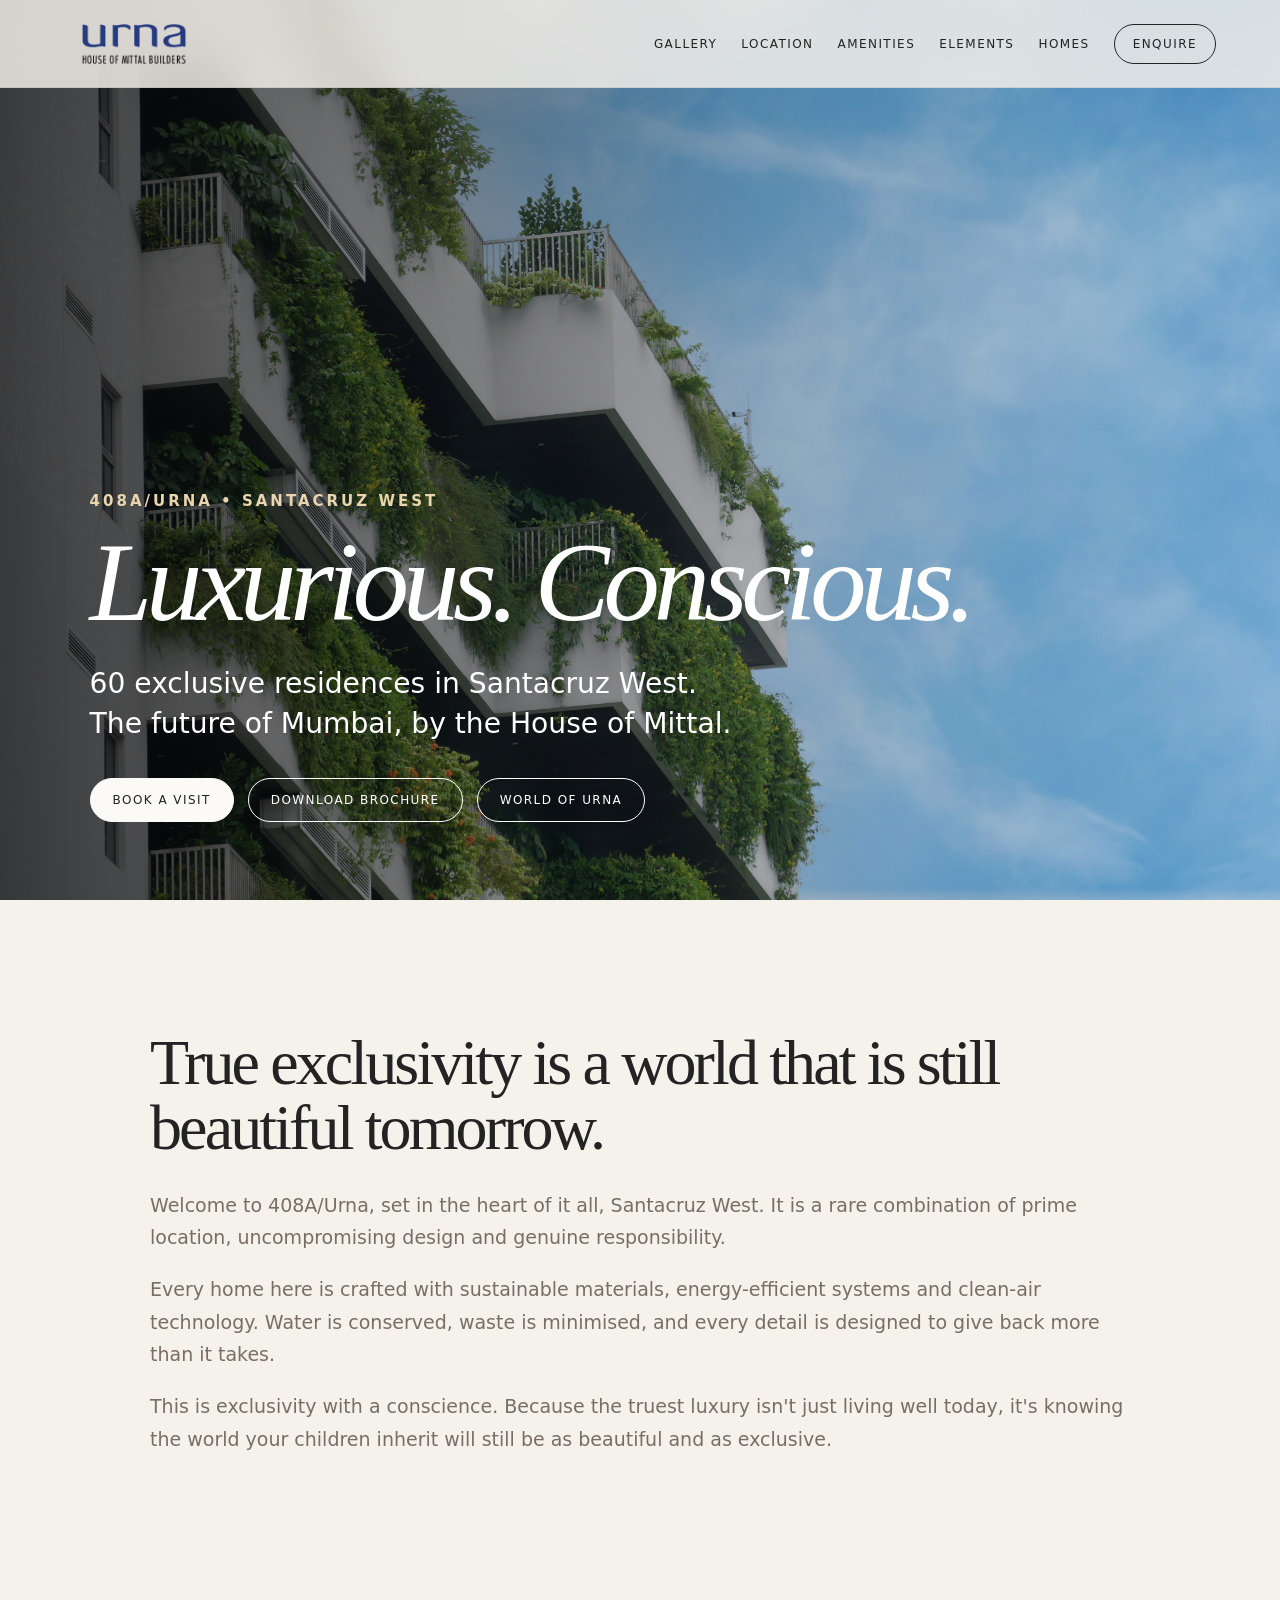
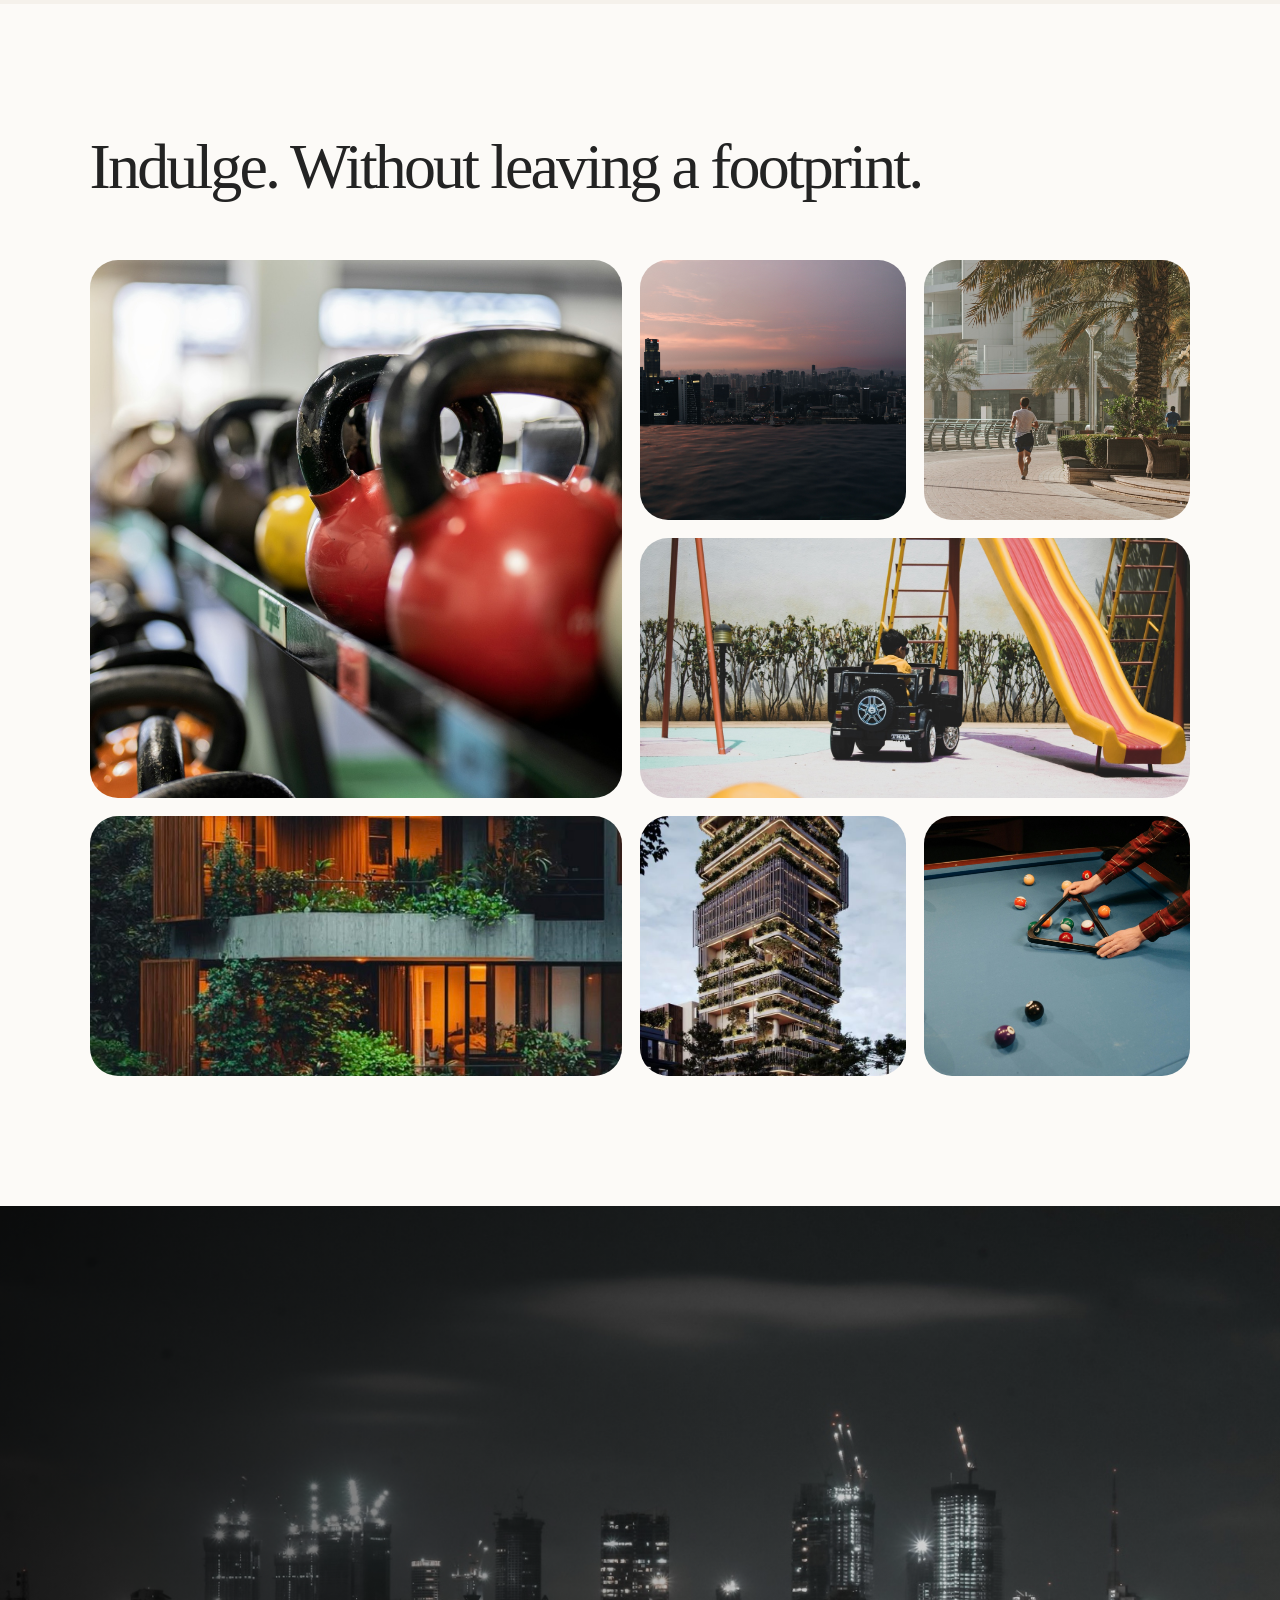
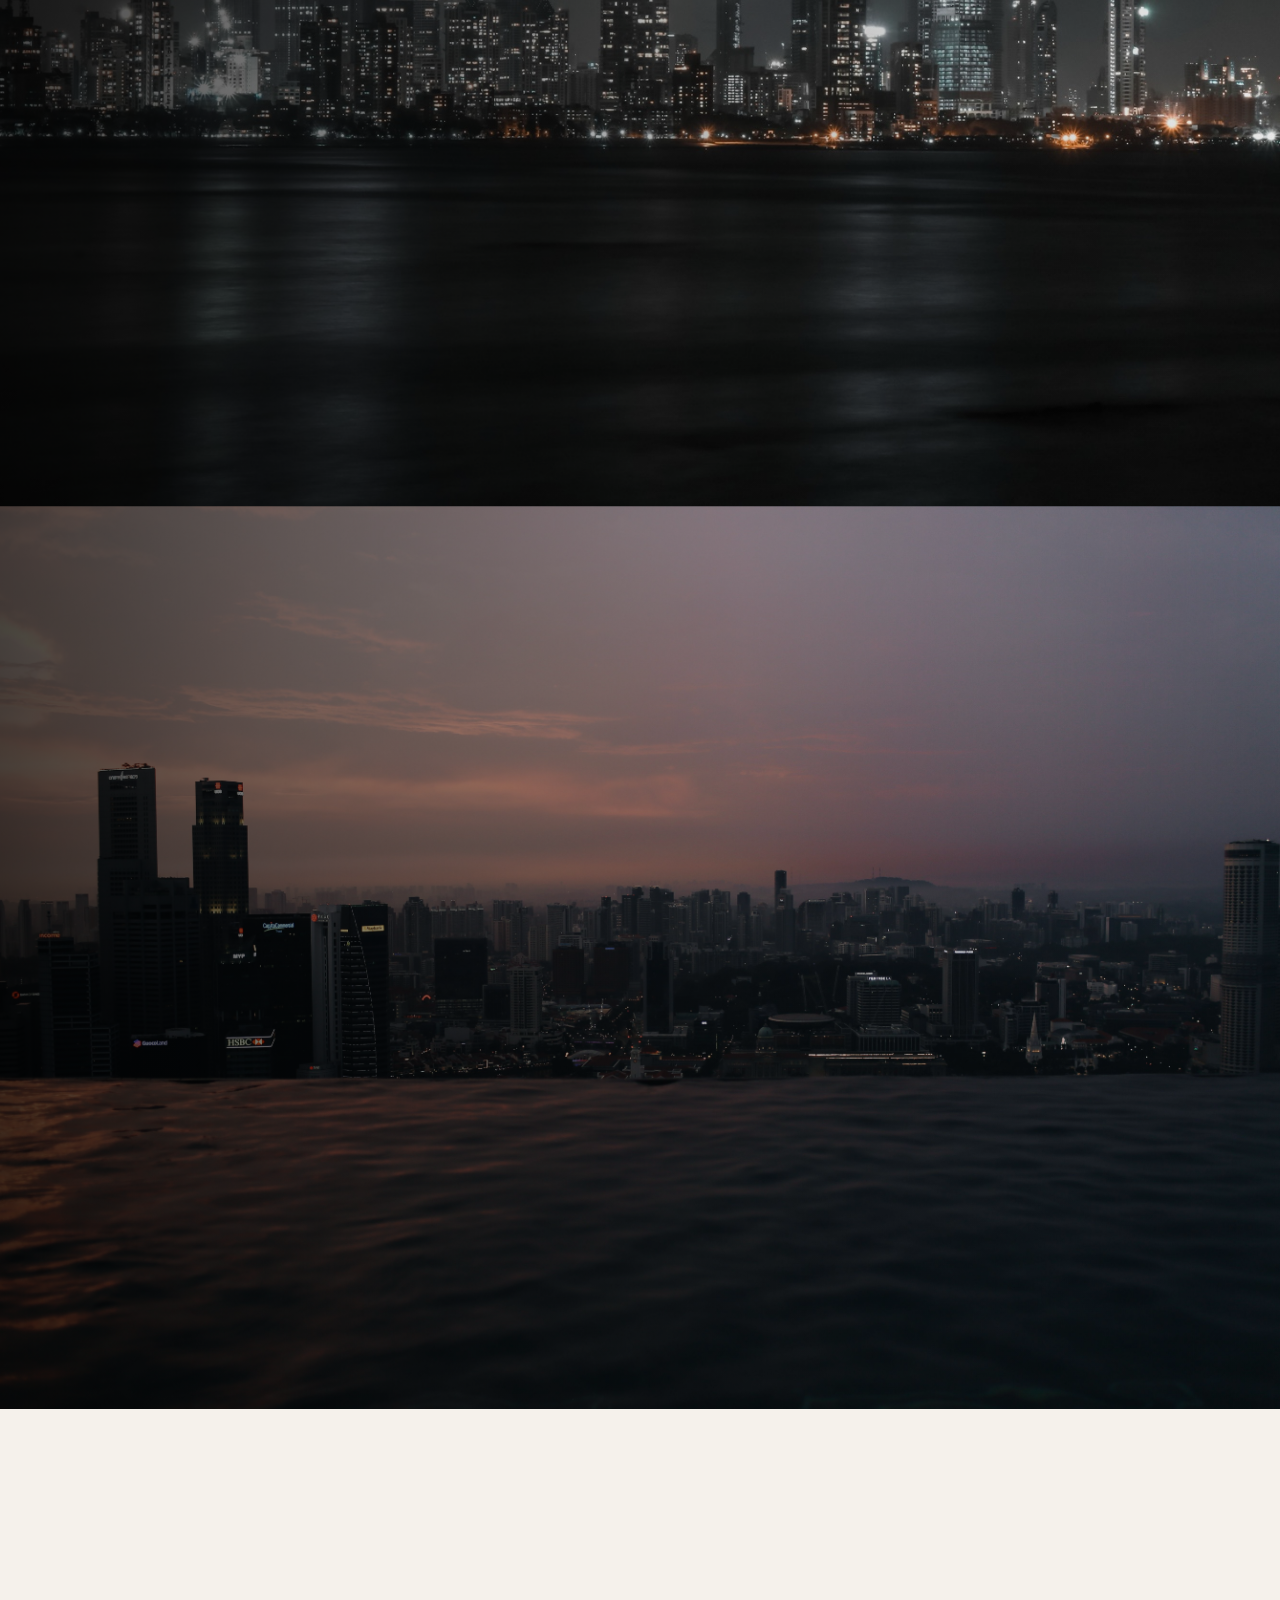
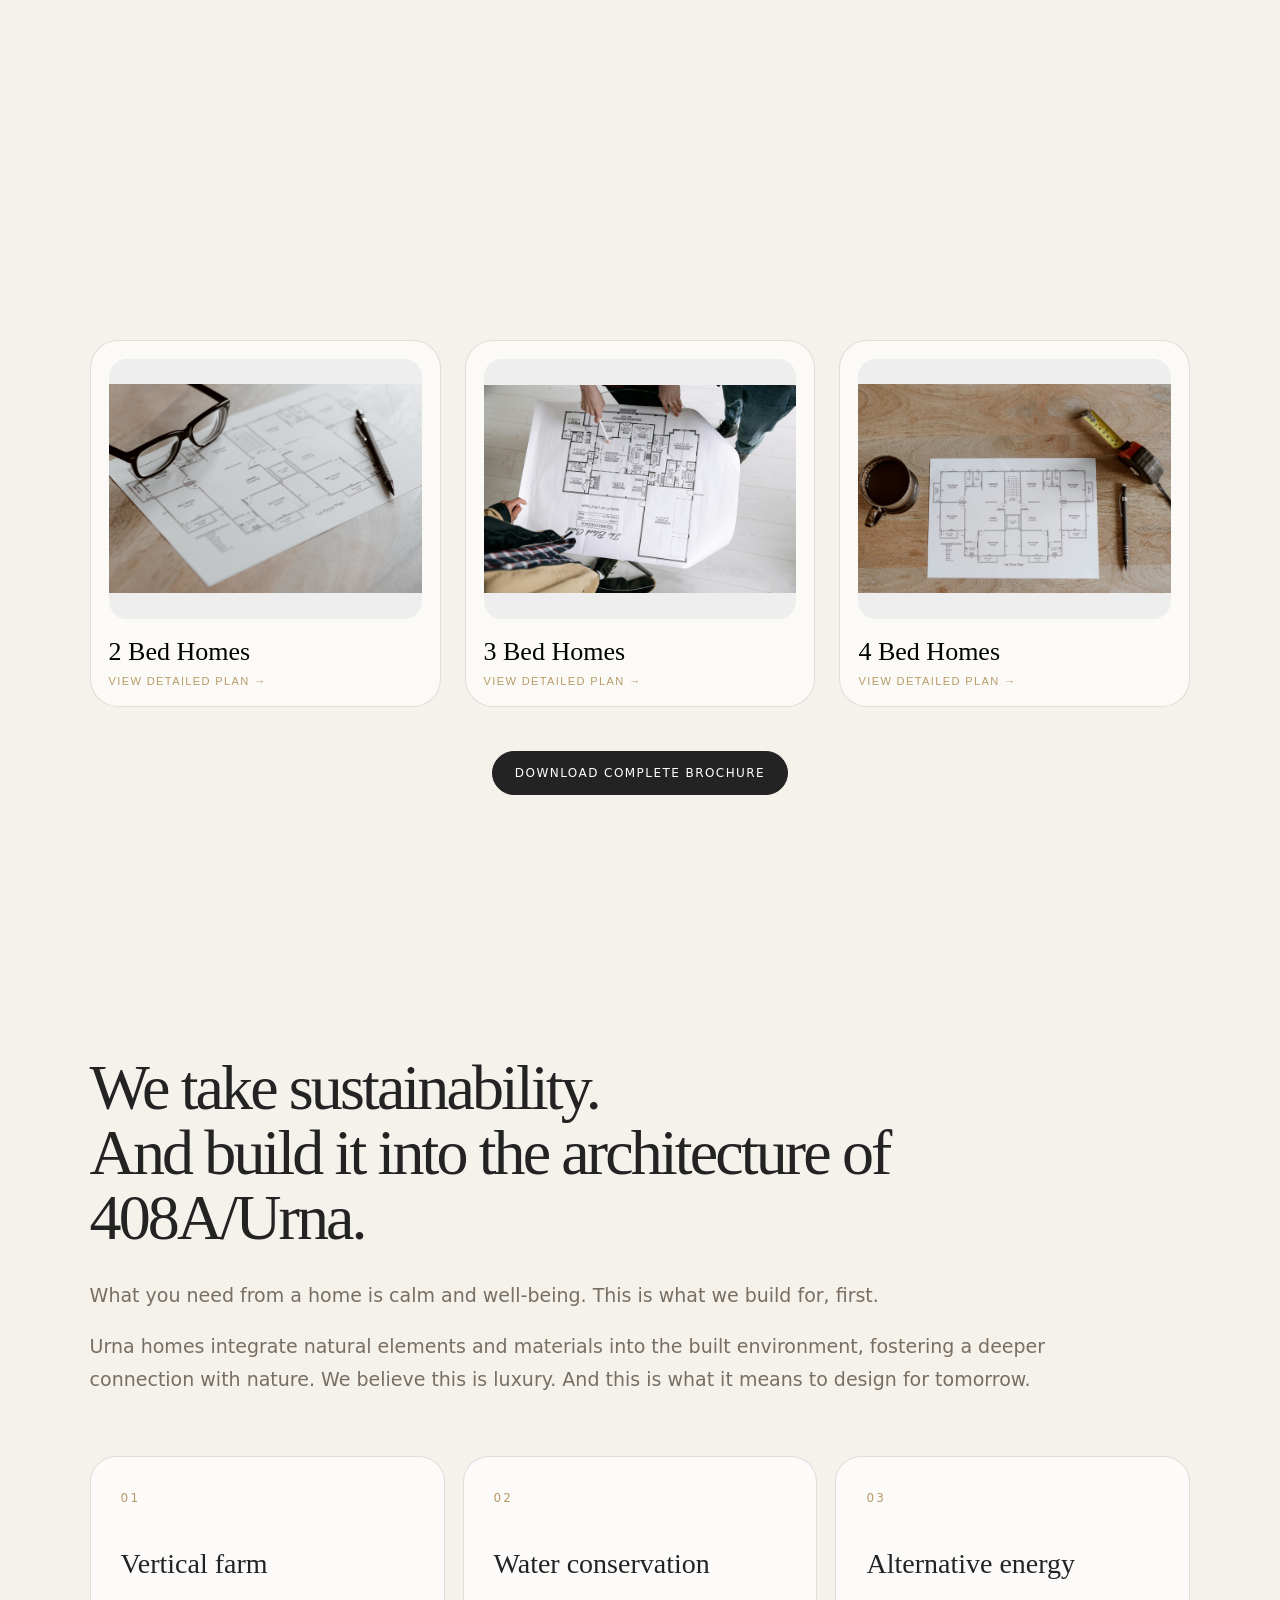
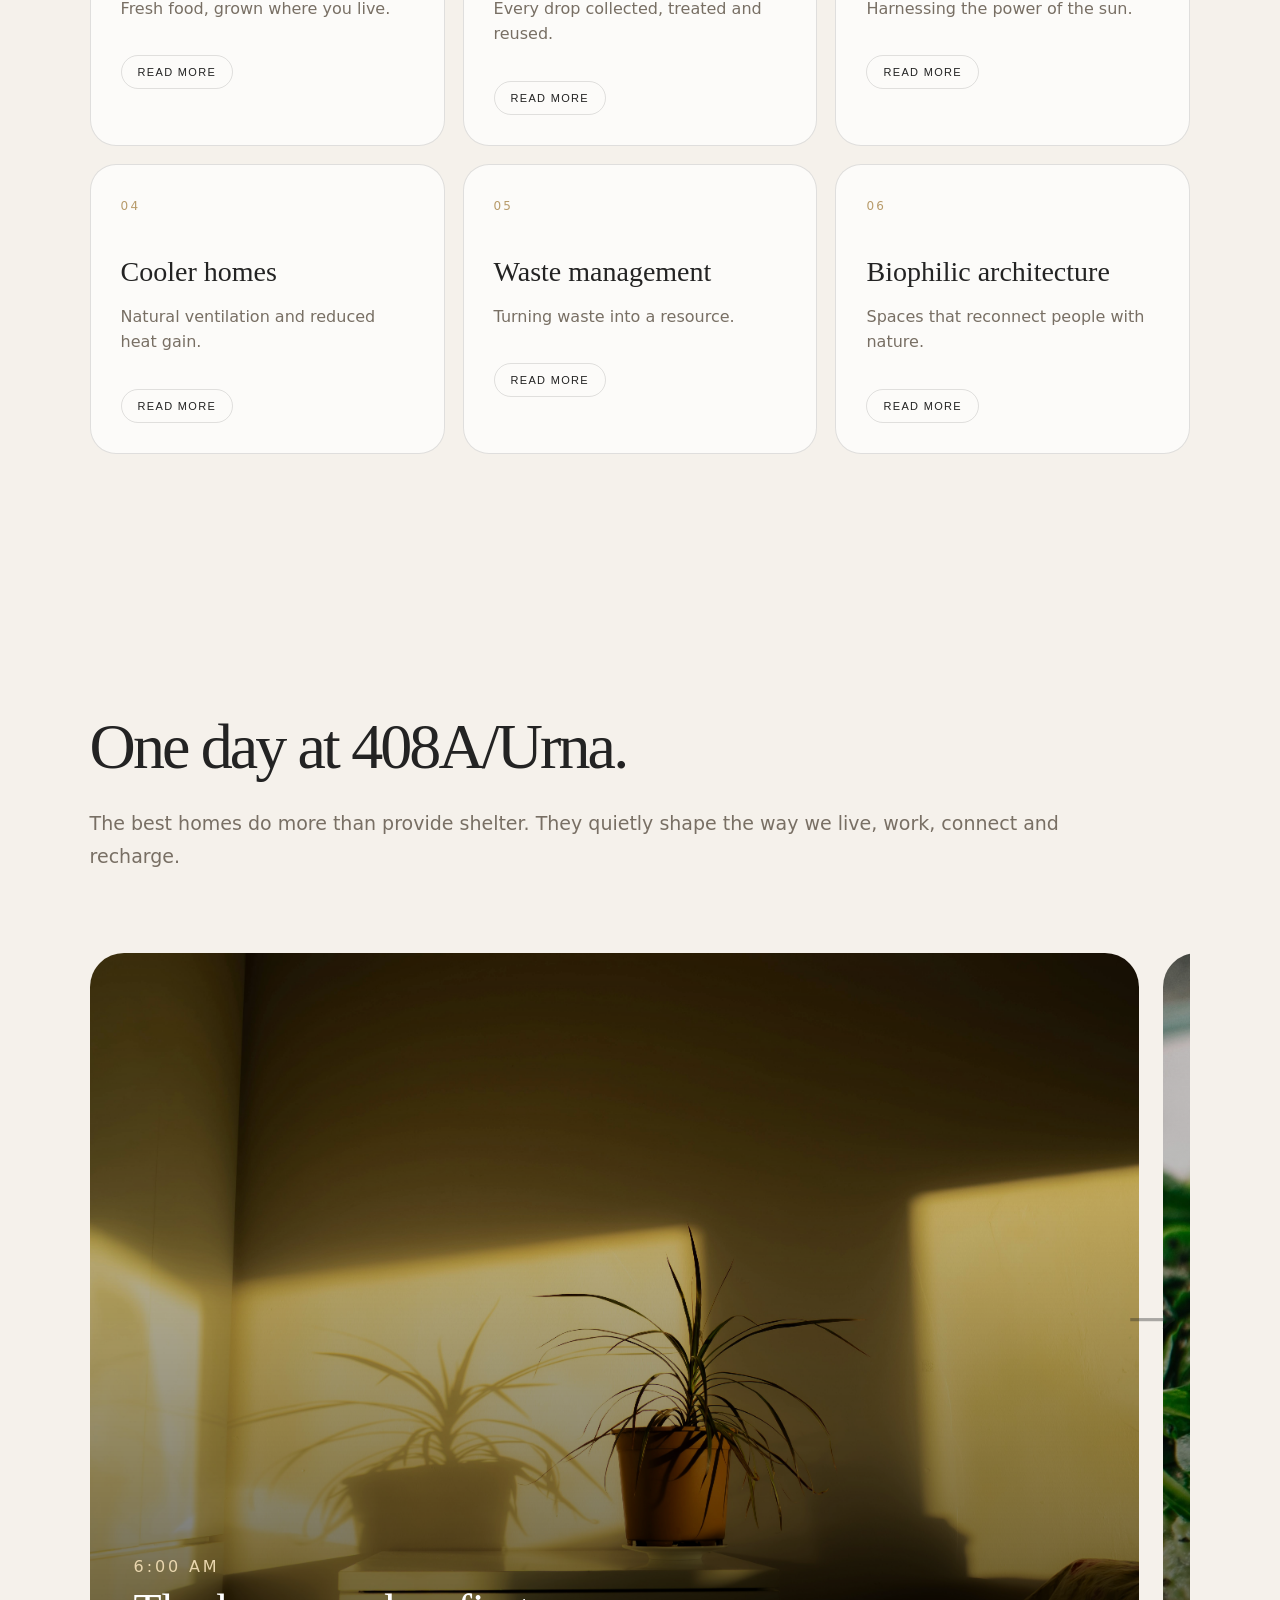
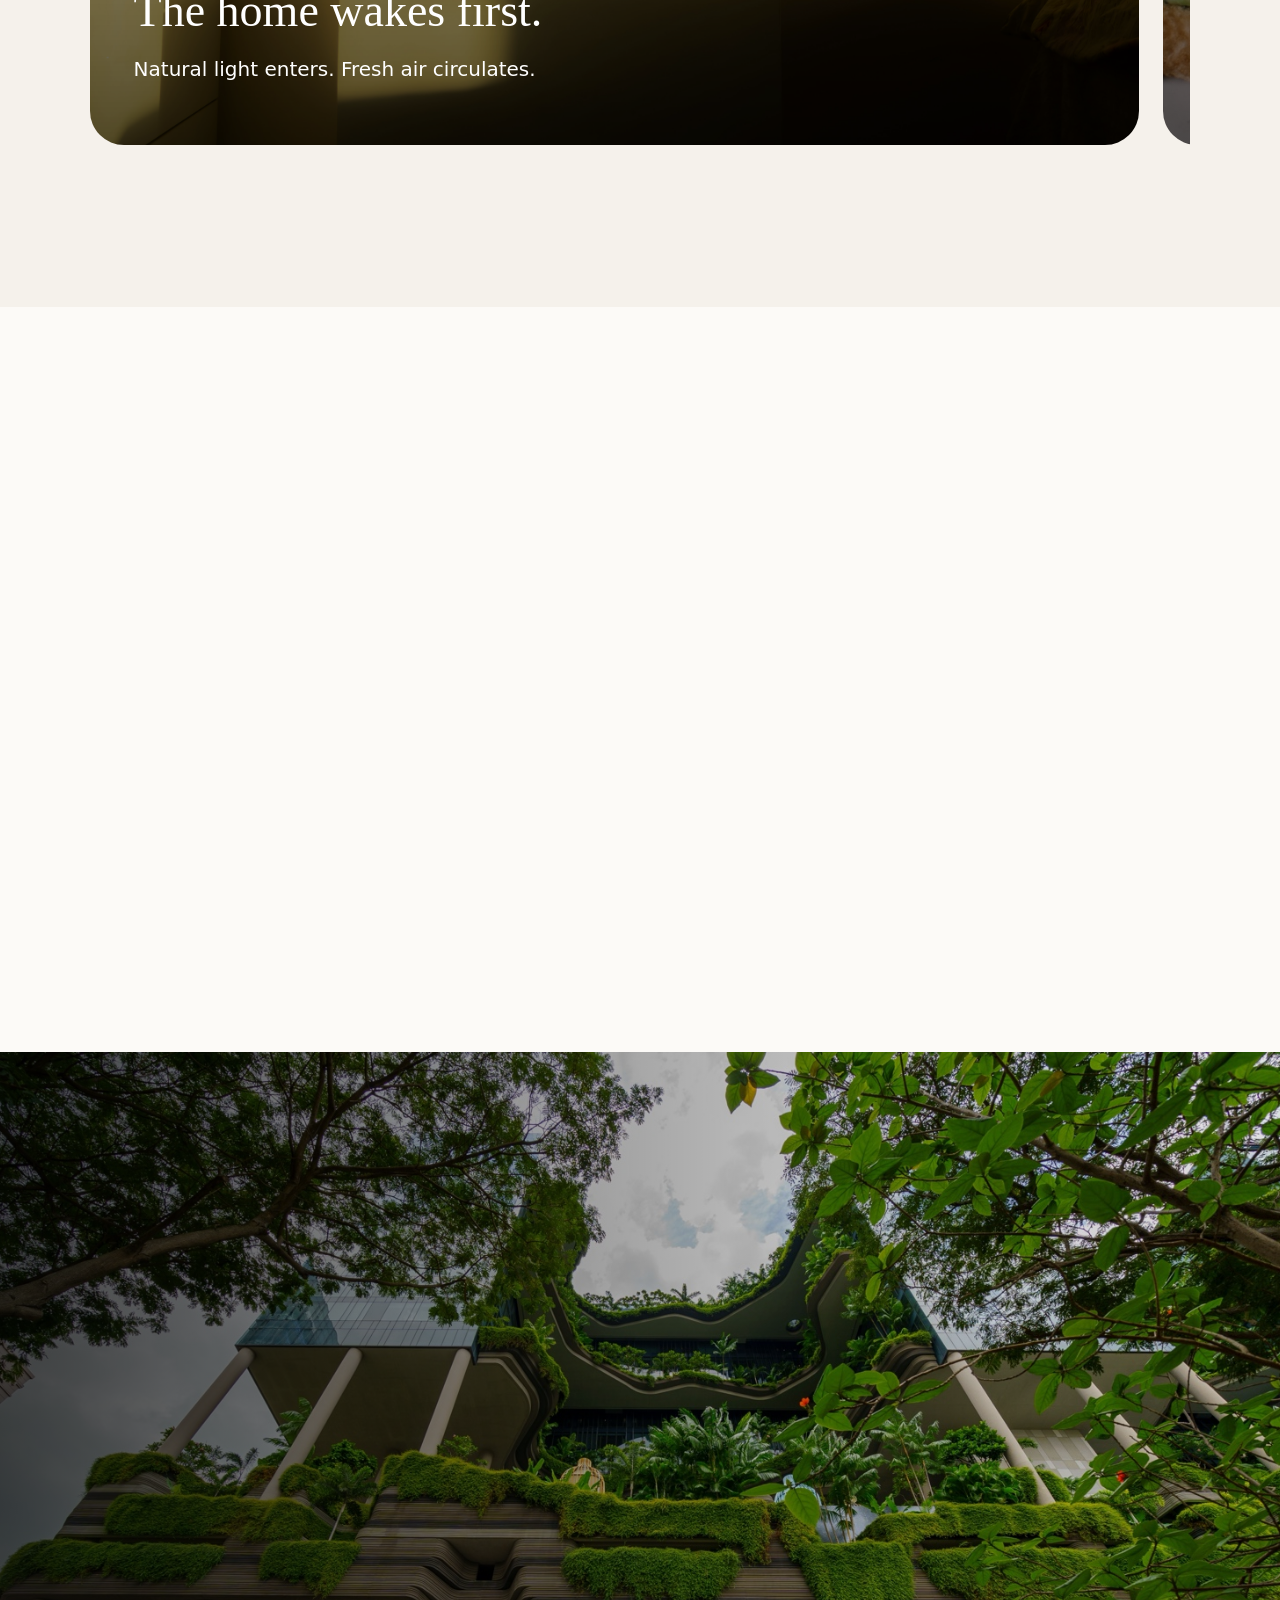
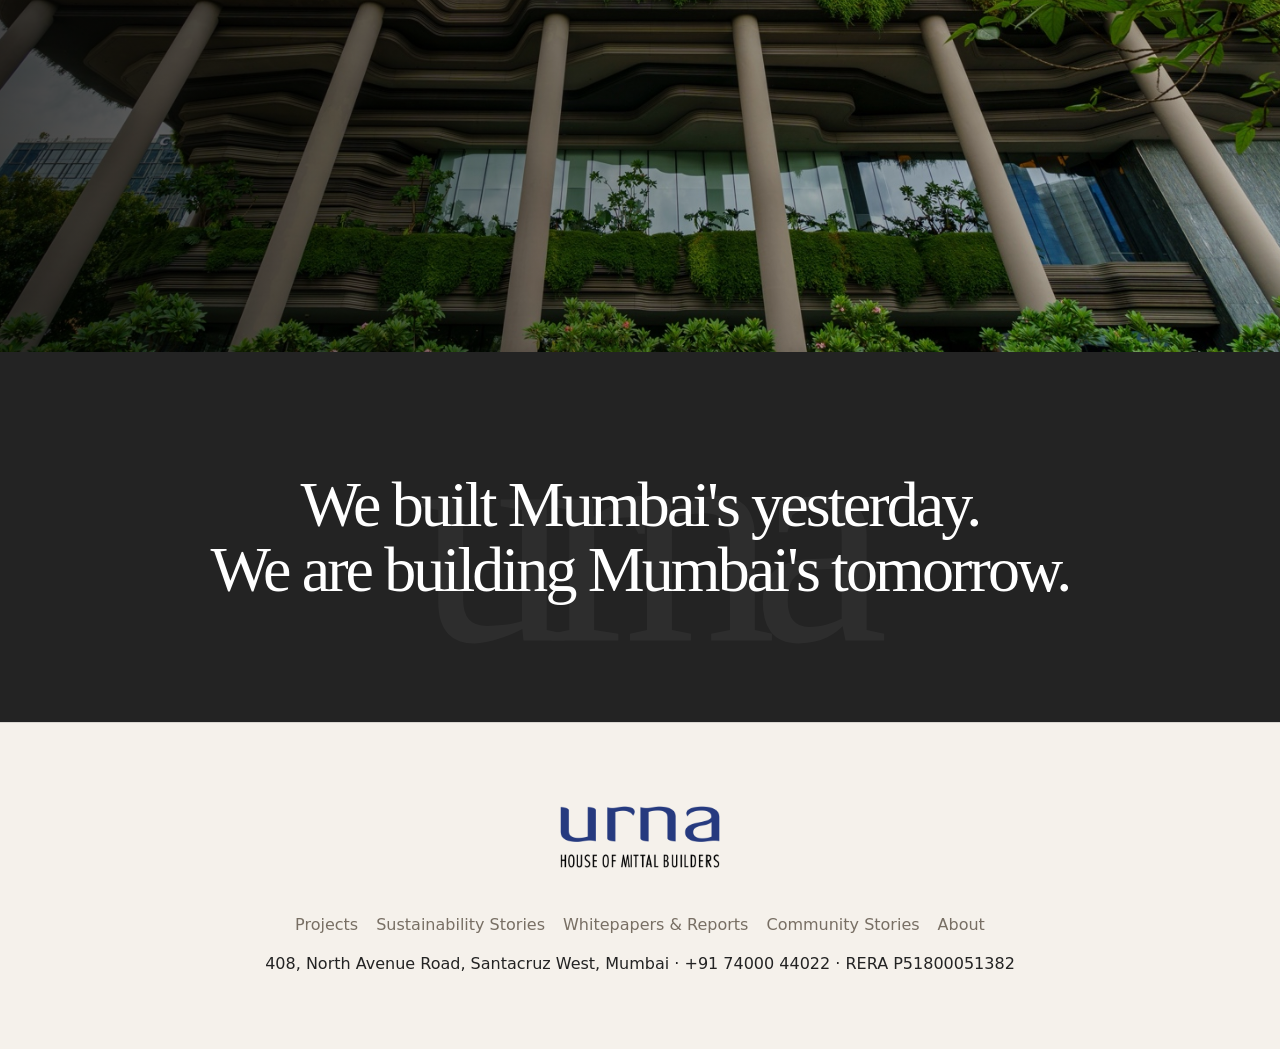
==== 408A/index.html @ 5efb75a9 "First draft" ====
<!DOCTYPE html>

<html lang="en">
<head>
<meta charset="utf-8"/>
<meta content="width=device-width, initial-scale=1" name="viewport"/>
<title>408A/Urna — Luxurious. Conscious.</title>
<link href="styles.css" rel="stylesheet"/>
</head>
<body>
<header class="site-header" id="top">
<a aria-label="408A Urna home" class="brand" href="#hero"><img alt="Urna House of Mittal Builders" src="assets/logo-transparent.png"/></a>
<nav><a href="#gallery">Gallery</a><a href="#location">Location</a><a href="#amenities">Amenities</a><a href="#ecosystem">Elements</a><a href="#homes">Homes</a><a class="nav-cta" href="#enquire">Enquire</a></nav>
</header>
<main>














<section class="hero full-bleed" id="hero" style="--bg:url('assets/hero-biophilic.jpg')">
<div class="shade"></div>
<div class="hero-content reveal">
<p class="eyebrow">408A/Urna • Santacruz West</p>
<h1><span>Luxurious. Conscious.</span></h1>
<p class="lead">60 exclusive residences in Santacruz West.<br/>The future of Mumbai, by the House of Mittal.</p>

<div class="cta-row">
<a class="button primary" href="#enquire">Book a visit</a>
<a class="button ghost" href="#homes">Download brochure</a>
<a class="button ghost" href="https://urna-building-mumbai-tomorrow.tony952544.chatgpt.site/">World of Urna</a>
</div>
</div>
</section><section class="legacy-copy section-pad quiet-frame" id="story" style="background:var(--stone)">
<div class="narrow reveal">
<h2>True exclusivity is a world that is still beautiful tomorrow.</h2>




<p>Welcome to 408A/Urna, set in the heart of it all, Santacruz West. It is a rare combination of prime location, uncompromising design and genuine responsibility.</p><p>Every home here is crafted with sustainable materials, energy-efficient systems and clean-air technology. Water is conserved, waste is minimised, and every detail is designed to give back more than it takes.</p><p>This is exclusivity with a conscience. Because the truest luxury isn't just living well today, it's knowing the world your children inherit will still be as beautiful and as exclusive.</p></div>
</section><section class="section-pad gallery-section" id="gallery">
<div class="section-title reveal">

<h2>Indulge. Without leaving a footprint.</h2>

</div>
<div class="mosaic reveal delay">
<button data-img="assets/gallery-1.jpg"><img alt="408A gallery image" src="assets/gallery-1.jpg"/></button>
<button data-img="assets/pool.jpg"><img alt="Pool image" src="assets/pool.jpg"/></button>
<button data-img="assets/gallery-2.jpg"><img alt="Interior gallery image" src="assets/gallery-2.jpg"/></button>
<button data-img="assets/gallery-3.jpg"><img alt="Amenity gallery image" src="assets/gallery-3.jpg"/></button>
<button data-img="assets/gallery-4.jpg"><img alt="Project visual" src="assets/gallery-4.jpg"/></button>
<button data-img="assets/gallery-5.jpg"><img alt="Lifestyle visual" src="assets/gallery-5.jpg"/></button>
<button data-img="assets/gallery-pool-table.jpg"><img alt="Recreation and lifestyle visual" src="assets/gallery-pool-table.jpg"/></button>
</div>
</section><section class="location full-bleed" id="location" style="--bg:url('assets/mumbai.jpg')">
<div class="shade"></div>
<div class="hero-content reveal">

<h2>Santacruz West. Connected to all that matters.</h2>
<p class="lead small">408A/Urna sits on North Avenue Road, Santacruz West. A connected, refined address with easy access to the high-streets, clubs, schools, healthcare, workspaces and the everyday rhythm of the City that Never Sleeps. Yet designed for peace, calm and well-being.</p>
<div class="stat-strip glass"><span>Lifestyle</span><span>Education</span><span>Healthcare</span><span>Connectivity</span></div>
</div>
</section><section class="amenity-hero full-bleed" id="amenities" style="--bg:url('assets/pool.jpg')">
<div class="shade"></div>
<div class="hero-content reveal">

<h2>Amenities</h2>
<p class="lead small">Thoughtfully designed amenities that support movement, wellbeing, connection and everyday comfort.</p>
<div class="stat-strip glass amenity-strip">
<span>Swimming pool + deck</span><span>Party lounge</span><span>State-of-the-art gym</span><span>Yoga and meditation</span><span>Soft jogging track</span><span>Kids' play area</span><span>Entrance lobby</span><span>DG back-up</span><span>Solar power at all points</span><span>Multi-tier security</span><span>Basement and podium parking</span><span>EV charging facility</span><span>High-speed elevators</span><span>Hot/cold potable water on-tap</span>
</div>
</div>
</section><section class="section-pad homes" id="homes">
<div class="section-title reveal">

<h2>Homes and plans at 408A/Urna.<br/>For those who believe tomorrow can be built better.</h2>
<p>Choose from a collection of 2, 3 and 4-bedroom residences designed around comfort, light, space and well-being. Luxury for today. Responsibility for tomorrow.</p>
<p>RERA P51800051382</p></div>
<div class="plan-grid reveal delay">
<button data-img="assets/plan-2bed.jpg"><img alt="2 bed floor plan" src="assets/plan-2bed.jpg"/><span>2 Bed Homes</span><small>View detailed plan →</small></button>
<button data-img="assets/plan-3bed.jpg"><img alt="3 bed floor plan" src="assets/plan-3bed.jpg"/><span>3 Bed Homes</span><small>View detailed plan →</small></button>
<button data-img="assets/plan-4bed.jpg"><img alt="4 bed floor plan" src="assets/plan-4bed.jpg"/><span>4 Bed Homes</span><small>View detailed plan →</small></button>
</div>
<div class="center-cta reveal"><a class="button dark" download="" href="#">Download complete brochure</a></div>
</section><section class="section-pad ecosystem" id="ecosystem">
<div class="section-title reveal">

<h2>We take sustainability.<br/>And build it into the architecture of 408A/Urna.</h2>
<p>What you need from a home is calm and well-being. This is what we build for, first.</p>
<p>Urna homes integrate natural elements and materials into the built environment, fostering a deeper connection with nature. We believe this is luxury. And this is what it means to design for tomorrow.</p>
</div>
<div class="six-card-grid reveal delay">
<article><span>01</span><h3>Vertical farm</h3><p>Fresh food, grown where you live.</p><button class="learn-card" data-copy="408A/Urna treats food as part of the home ecosystem, not something that begins outside it. Vertical farms bring herbs and greens closer to daily life, reduce food miles and add living green surfaces to the architecture. It is a simple idea with a powerful effect: a home that helps nourish you, cool itself and stay connected to nature." data-title="Vertical farm">Read more</button></article>
<article><span>02</span><h3>Water conservation</h3><p>Every drop collected, treated and reused.</p><button class="learn-card" data-copy="Water security is one of Mumbai’s great urban questions. At 408A/Urna, conservation begins with design. Rainwater harvesting, treatment and reuse systems work quietly in the background, reducing dependence on external supply and making the building more resilient. The aim is not simply to save water, but to build a home that respects every drop." data-title="Water conservation">Read more</button></article>
<article><span>03</span><h3>Alternative energy</h3><p>Harnessing the power of the sun.</p><button class="learn-card" data-copy="Solar energy is integrated into the building so that everyday living can draw from cleaner, renewable sources. From common areas to energy-conscious systems, 408A/Urna is designed to reduce dependence on conventional power. It is not energy as a feature. It is energy as part of a more responsible way to live." data-title="Alternative energy">Read more</button></article>
<article><span>04</span><h3>Cooler homes</h3><p>Natural ventilation and reduced heat gain.</p><button class="learn-card" data-copy="Comfort should not depend only on machines. At 408A/Urna, shading, ventilation, greenery and heat-conscious material choices help homes stay cooler for longer. This reduces pressure on air-conditioning while creating calmer, healthier interiors. The result is a home that feels better in the body, not just better on paper." data-title="Cooler homes">Read more</button></article>
<article><span>05</span><h3>Waste management</h3><p>Turning waste into a resource.</p><button class="learn-card" data-copy="A future-ready home must think about what it consumes and what it leaves behind. Waste management at 408A/Urna is designed around segregation, responsible handling and reuse wherever possible. The goal is to make sustainability part of the everyday rhythm of residents, so the building becomes not only efficient, but more mindful." data-title="Waste management">Read more</button></article>
<article><span>06</span><h3>Biophilic architecture</h3><p>Spaces that reconnect people with nature.</p><button class="learn-card" data-copy="Biophilic architecture is the belief that people live better when they stay connected to nature. At 408A/Urna, light, air, plants, balconies and natural textures are integrated into the built environment. These are not decorative additions. They shape mood, comfort and well-being, helping the home feel alive in a dense urban setting." data-title="Biophilic architecture">Read more</button></article>
</div>
</section><section class="section-pad day-section">
<div class="section-title reveal">

<h2>One day at 408A/Urna.</h2>
<p>The best homes do more than provide shelter. They quietly shape the way we live, work, connect and recharge.</p>
</div>
<div aria-label="Horizontal day timeline" class="day-scroll reveal delay">
<article style="--bg:url('assets/day-6.jpg')"><div><span>6:00 AM</span><h3>The home wakes first.</h3><p>Natural light enters. Fresh air circulates.</p></div></article>
<article style="--bg:url('assets/day-7.jpg')"><div><span>7:00 AM</span><h3>Breakfast from the building.</h3><p>Fresh greens become part of your morning.</p></div></article>
<article style="--bg:url('assets/gallery-5.jpg')"><div><span>9:00 AM</span><h3>The city gets hot. You stay cool.</h3><p>Materials, greenery and ventilation work quietly.</p></div></article>
<article style="--bg:url('assets/day-12.jpg')"><div><span>12:00 PM</span><h3>Every drop counts.</h3><p>Water systems reduce dependence on external supply.</p></div></article>
<article style="--bg:url('assets/day-solar.jpg')"><div><span>3:00 PM</span><h3>The building generates power.</h3><p>Solar systems support everyday living.</p></div></article>
<article style="--bg:url('assets/day-5.jpg')"><div><span>5:00 PM</span><h3>Space creates community.</h3><p>The pool, gym, terrace and shared spaces come alive.</p></div></article>
<article style="--bg:url('assets/day-8.jpg')"><div><span>8:00 PM</span><h3>A different kind of luxury.</h3><p>Measured in comfort, calm and well-being.</p></div></article>
<article style="--bg:url('assets/mumbai.jpg')"><div><span>10:00 PM</span><h3>Tomorrow begins again.</h3><p>Designed not only for today, but for decades ahead.</p></div></article>
</div>
</section><section class="section-pad progress">
<div class="section-title reveal">

<h2>Keep an eye on 408A/Urna, as it comes to life.</h2>
<p>Here is a quick way to keep an eye on the project. Track construction, approvals and project milestones as 408A/Urna grows from vision to your home.</p>
</div>
<div class="timeline reveal delay">
<div><span>01</span><h3>Foundation</h3><p>Completed</p></div>
<div><span>02</span><h3>Structure</h3><p>In progress</p></div>
<div><span>03</span><h3>Facade</h3><p>Upcoming</p></div>
<div><span>04</span><h3>Interiors</h3><p>Upcoming</p></div>
<div><span>05</span><h3>Possession</h3><p>As per RERA</p></div>
</div>
</section><section class="final-cta full-bleed" id="enquire" style="--bg:url('assets/final-cta.jpg')">
<div class="shade"></div>
<div class="hero-content reveal">

<h2>Time to make your move.</h2>
<p class="lead small">408A/Urna is the new generation of urban homes. Designed around well-being, sustainability and conscious luxury. We are building it for those who believe tomorrow can be built better. Come, experience it for yourself.</p>
<div class="cta-row"><a class="button primary" href="mailto:connect@urna.example">Book a private presentation</a><a class="button ghost" href="mailto:connect@urna.example">Enquire now</a><a class="button ghost" download="" href="#">Download brochure</a></div>
</div>
</section><section class="signature">
<h2>We built Mumbai's yesterday.<br/>We are building Mumbai's tomorrow.</h2>
</section></main>
<footer>
<div><img alt="Urna logo" src="assets/logo-transparent.png"/></div>
<div class="footer-links"><a>Projects</a><a>Sustainability Stories</a><a>Whitepapers &amp; Reports</a><a>Community Stories</a><a>About</a></div>
<p>408, North Avenue Road, Santacruz West, Mumbai · +91 74000 44022 · RERA P51800051382</p>
</footer>
<div aria-hidden="true" class="modal" id="modal"><button aria-label="Close" class="close">×</button><div class="modal-copy"></div><img alt="Expanded visual" src=""/><a class="button dark modal-download" download="" href="#">Download</a></div>
<script src="script.js"></script>
</body>
</html>
---- 408A/styles.css ----
:root{--stone:#f5f1eb;--white:#fcfaf7;--charcoal:#232323;--green:#4b6b52;--bronze:#b89b6a;--muted:#786f64;--line:rgba(35,35,35,.13)}*{box-sizing:border-box}html{scroll-behavior:smooth}body{margin:0;background:var(--stone);color:var(--charcoal);font-family:Inter,ui-sans-serif,system-ui,-apple-system,BlinkMacSystemFont,"Segoe UI",sans-serif}img{max-width:100%;display:block}a{color:inherit;text-decoration:none}.site-header{position:fixed;z-index:50;top:0;left:0;right:0;height:88px;display:flex;justify-content:space-between;align-items:center;padding:16px 5vw;background:rgba(245,241,235,.84);backdrop-filter:blur(18px);border-bottom:1px solid rgba(0,0,0,.08)}.brand img{height:70px;width:auto;background:transparent;padding:0;border-radius:0}.site-header nav{display:flex;gap:24px;align-items:center;text-transform:uppercase;font-size:12px;letter-spacing:.12em}.nav-cta{padding:12px 18px;border:1px solid var(--charcoal);border-radius:999px}.section-pad{padding:130px 7vw}.full-bleed{min-height:100vh;background-image:var(--bg);background-size:cover;background-position:center;position:relative;display:flex;align-items:flex-end;padding:100px 7vw 78px;color:white}.shade{position:absolute;inset:0;background:linear-gradient(90deg,rgba(0,0,0,.72),rgba(0,0,0,.24) 58%,rgba(0,0,0,.08))}.hero-content{position:relative;z-index:1;max-width:980px}.hero .hero-content{padding-top:26vh}.eyebrow{text-transform:uppercase;letter-spacing:.18em;font-size:12px;color:var(--bronze);font-weight:700;margin:0 0 20px}.hero .eyebrow,.full-bleed .eyebrow{color:#e9d6ae}.hero .eyebrow{font-size:15px;letter-spacing:.2em}h1,h2,h3{font-family:Georgia,"Times New Roman",serif;font-weight:400}h1{font-size:clamp(62px,8.8vw,126px);line-height:.94;margin:0 0 26px;letter-spacing:-.055em}h1 span{font-style:italic}h2{font-size:clamp(36px,5vw,72px);line-height:1.02;margin:0 0 28px;letter-spacing:-.045em}.section-title{max-width:980px;margin-bottom:60px}.section-title p,.narrow p,.split-copy p{font-size:19px;line-height:1.72;color:var(--muted)}.lead{font-size:clamp(21px,2.2vw,32px);line-height:1.42;margin-bottom:34px}.lead.small{font-size:23px;max-width:780px}.cta-row{display:flex;gap:14px;flex-wrap:wrap}.button{display:inline-flex;align-items:center;justify-content:center;border-radius:999px;padding:14px 22px;text-transform:uppercase;letter-spacing:.12em;font-size:12px;border:1px solid currentColor;transition:.25s ease}.button.primary{background:var(--white);color:var(--charcoal);border-color:var(--white)}.button.ghost{color:white}.button.dark{background:var(--charcoal);color:white;border-color:var(--charcoal)}.button:hover{transform:translateY(-2px);opacity:.9}.stat-strip{display:flex;gap:10px;flex-wrap:wrap;margin:30px 0}.stat-strip span{border:1px solid rgba(255,255,255,.28);border-radius:999px;padding:10px 14px;font-size:13px}.glass{background:rgba(255,255,255,.10);backdrop-filter:blur(14px);padding:10px;border-radius:28px;display:inline-flex}.quiet-frame{background:var(--white)}.narrow{max-width:980px;margin:auto}.narrow h2{max-width:920px}.ecosystem{background:var(--stone)}.six-card-grid{display:grid;grid-template-columns:repeat(3,1fr);gap:18px}.six-card-grid article,.library-grid a{background:rgba(255,255,255,.68);border:1px solid var(--line);border-radius:26px;padding:30px;min-height:220px;transition:.25s}.six-card-grid article:hover,.library-grid a:hover{transform:translateY(-4px);box-shadow:0 22px 60px rgba(0,0,0,.08)}.six-card-grid span{color:var(--bronze);font-size:12px;letter-spacing:.18em}.six-card-grid h3,.library-grid h3{font-size:28px;margin:42px 0 12px}.six-card-grid p,.library-grid p{color:var(--muted);line-height:1.6}.learn-card{margin-top:18px;border:1px solid var(--line);background:transparent;border-radius:999px;padding:10px 16px;text-transform:uppercase;letter-spacing:.12em;font-size:11px;color:var(--charcoal);cursor:pointer}.learn-card:hover{border-color:var(--bronze);color:var(--bronze)}.amenity-hero .hero-content{max-width:1200px;padding-top:38vh}.amenity-strip{max-width:1050px;background:transparent;backdrop-filter:none;padding:0}.amenity-strip span{background:transparent;border-color:rgba(255,255,255,.40)}.gallery-section{background:var(--white)}.mosaic{display:grid;grid-template-columns:2fr 1fr 1fr;grid-auto-rows:260px;gap:18px}.mosaic button{border:0;padding:0;background:transparent;cursor:pointer;overflow:hidden;border-radius:28px}.mosaic button:nth-child(1){grid-row:span 2}.mosaic button:nth-child(4){grid-column:span 2}.mosaic img{width:100%;height:100%;object-fit:cover;transition:.5s}.mosaic button:hover img{transform:scale(1.04)}.elements-minimal{background:var(--stone);text-align:center}.elements-minimal .section-title{margin-left:auto;margin-right:auto}.element-circles{display:flex;justify-content:center;gap:26px;flex-wrap:wrap;margin:60px 0 20px}.element-circles button{width:170px;height:170px;border-radius:50%;border:1px solid var(--line);background:var(--white);display:flex;flex-direction:column;align-items:center;justify-content:center;cursor:pointer;transition:.25s}.element-circles button:hover{transform:translateY(-5px);border-color:var(--bronze)}.element-circles span{font-family:Georgia,serif;font-size:28px}.element-circles small{color:var(--bronze);letter-spacing:.16em;text-transform:uppercase;margin-top:8px}.hint{color:var(--muted);letter-spacing:.16em;text-transform:uppercase;font-size:12px}.knowledge{background:var(--charcoal);color:white}.knowledge .section-title p,.knowledge .eyebrow{color:#d7c7a5}.library-grid{display:grid;grid-template-columns:repeat(4,1fr);gap:18px}.library-grid a{background:rgba(255,255,255,.06);border-color:rgba(255,255,255,.13);color:white}.library-grid p{color:#d6d0c8}.library-grid span{color:#e9d6ae}.split-section{min-height:100vh;display:grid;grid-template-columns:1fr 1fr;background:var(--white)}.split-image img{width:100%;height:100%;object-fit:cover}.split-copy{padding:120px 7vw;display:flex;flex-direction:column;justify-content:center}.material-tags{display:flex;flex-wrap:wrap;gap:10px;margin:28px 0}.material-tags span{border:1px solid var(--line);padding:10px 14px;border-radius:999px;background:var(--stone)}.quiet-line{font-style:italic}.day-scroll{display:flex;gap:24px;overflow-x:auto;padding:20px 0 32px;scroll-snap-type:x mandatory;position:relative}.day-section{position:relative}.day-section::after{content:"→";position:absolute;right:7vw;top:52%;z-index:2;color:rgba(35,35,35,.36);font-size:76px;font-family:Georgia,serif;pointer-events:none}.day-scroll article{flex:0 0 82vw;height:88vh;border-radius:34px;background-image:linear-gradient(0deg,rgba(0,0,0,.66),rgba(0,0,0,.05)),var(--bg);background-size:cover;background-position:center;position:relative;color:white;scroll-snap-align:start;display:flex;align-items:flex-end;padding:44px}.day-scroll h3{font-size:46px;margin:8px 0 8px}.day-scroll span{letter-spacing:.18em;text-transform:uppercase;color:#e9d6ae}.day-scroll p{font-size:20px}.download-guide{margin-top:42px;background:var(--white);border:1px solid var(--line);border-radius:30px;padding:20px;display:flex;gap:28px;align-items:center;max-width:820px}.download-guide img{width:180px;border-radius:18px}.plan-grid{display:grid;grid-template-columns:repeat(3,1fr);gap:24px}.plan-grid button{background:var(--white);border:1px solid var(--line);border-radius:28px;padding:18px;text-align:left;cursor:pointer;transition:.25s}.plan-grid button:hover{transform:translateY(-4px);box-shadow:0 20px 50px rgba(0,0,0,.08)}.plan-grid img{height:260px;width:100%;object-fit:contain;border-radius:18px;background:#eee}.plan-grid span{display:block;font-family:Georgia,serif;font-size:26px;margin:18px 0 6px}.plan-grid small{color:var(--bronze);text-transform:uppercase;letter-spacing:.12em}.center-cta{text-align:center;margin-top:44px}.progress{background:var(--white)}.timeline{display:grid;grid-template-columns:repeat(5,1fr);gap:0;border-top:1px solid var(--line)}.timeline div{padding:32px 20px;border-right:1px solid var(--line)}.timeline span{color:var(--bronze);letter-spacing:.18em}.timeline h3{font-size:26px}.signature{background:var(--charcoal);color:white;text-align:center;padding:120px 7vw;position:relative;overflow:hidden}.signature::before{content:"urna";position:absolute;inset:50% auto auto 50%;transform:translate(-50%,-50%);font-family:Georgia,"Times New Roman",serif;font-size:clamp(120px,24vw,340px);letter-spacing:-.08em;opacity:.045;line-height:1}.signature h2{font-size:clamp(34px,5vw,64px);max-width:950px;margin:auto;position:relative;z-index:1}footer{background:var(--stone);color:var(--charcoal);padding:60px 7vw;text-align:center;border-top:1px solid var(--line)}footer img{height:108px;width:auto;margin:0 auto 24px;background:transparent;padding:0;border-radius:0}.footer-links{display:flex;justify-content:center;gap:18px;flex-wrap:wrap;margin:20px 0;color:var(--muted)}.modal{position:fixed;z-index:100;inset:0;background:rgba(0,0,0,.88);display:none;align-items:center;justify-content:center;flex-direction:column;padding:50px}.modal.open{display:flex}.modal img{max-width:90vw;max-height:82vh;object-fit:contain}.modal-copy{display:none;max-width:720px;background:var(--stone);color:var(--charcoal);border-radius:26px;padding:42px;margin-bottom:20px}.modal-copy.active{display:block}.modal-copy h3{font-size:38px;margin:0 0 18px}.modal-copy p{font-size:18px;line-height:1.7;color:var(--muted)}.close{position:absolute;right:28px;top:18px;background:none;border:0;color:white;font-size:48px;cursor:pointer}.modal-download{margin-top:18px}.reveal{opacity:0;transform:translateY(24px);transition:opacity .8s ease, transform .8s ease}.reveal.visible{opacity:1;transform:translateY(0)}.delay{transition-delay:.12s}@media(max-width:900px){.brand img{height:58px}.day-section::after{font-size:52px;right:4vw;top:55%}.site-header{height:auto;align-items:flex-start}.site-header nav{display:none}.section-pad{padding:90px 6vw}h1{font-size:56px}.six-card-grid,.library-grid,.plan-grid,.timeline{grid-template-columns:1fr}.split-section{grid-template-columns:1fr}.split-image{height:55vh}.mosaic{grid-template-columns:1fr;grid-auto-rows:260px}.mosaic button:nth-child(n){grid-column:auto;grid-row:auto}.day-scroll article{flex-basis:88vw;height:74vh}.download-guide{flex-direction:column;align-items:flex-start}.element-circles button{width:140px;height:140px}.stat-strip{display:flex}.glass{display:flex}.full-bleed{padding:110px 6vw}.lead.small{font-size:20px}}
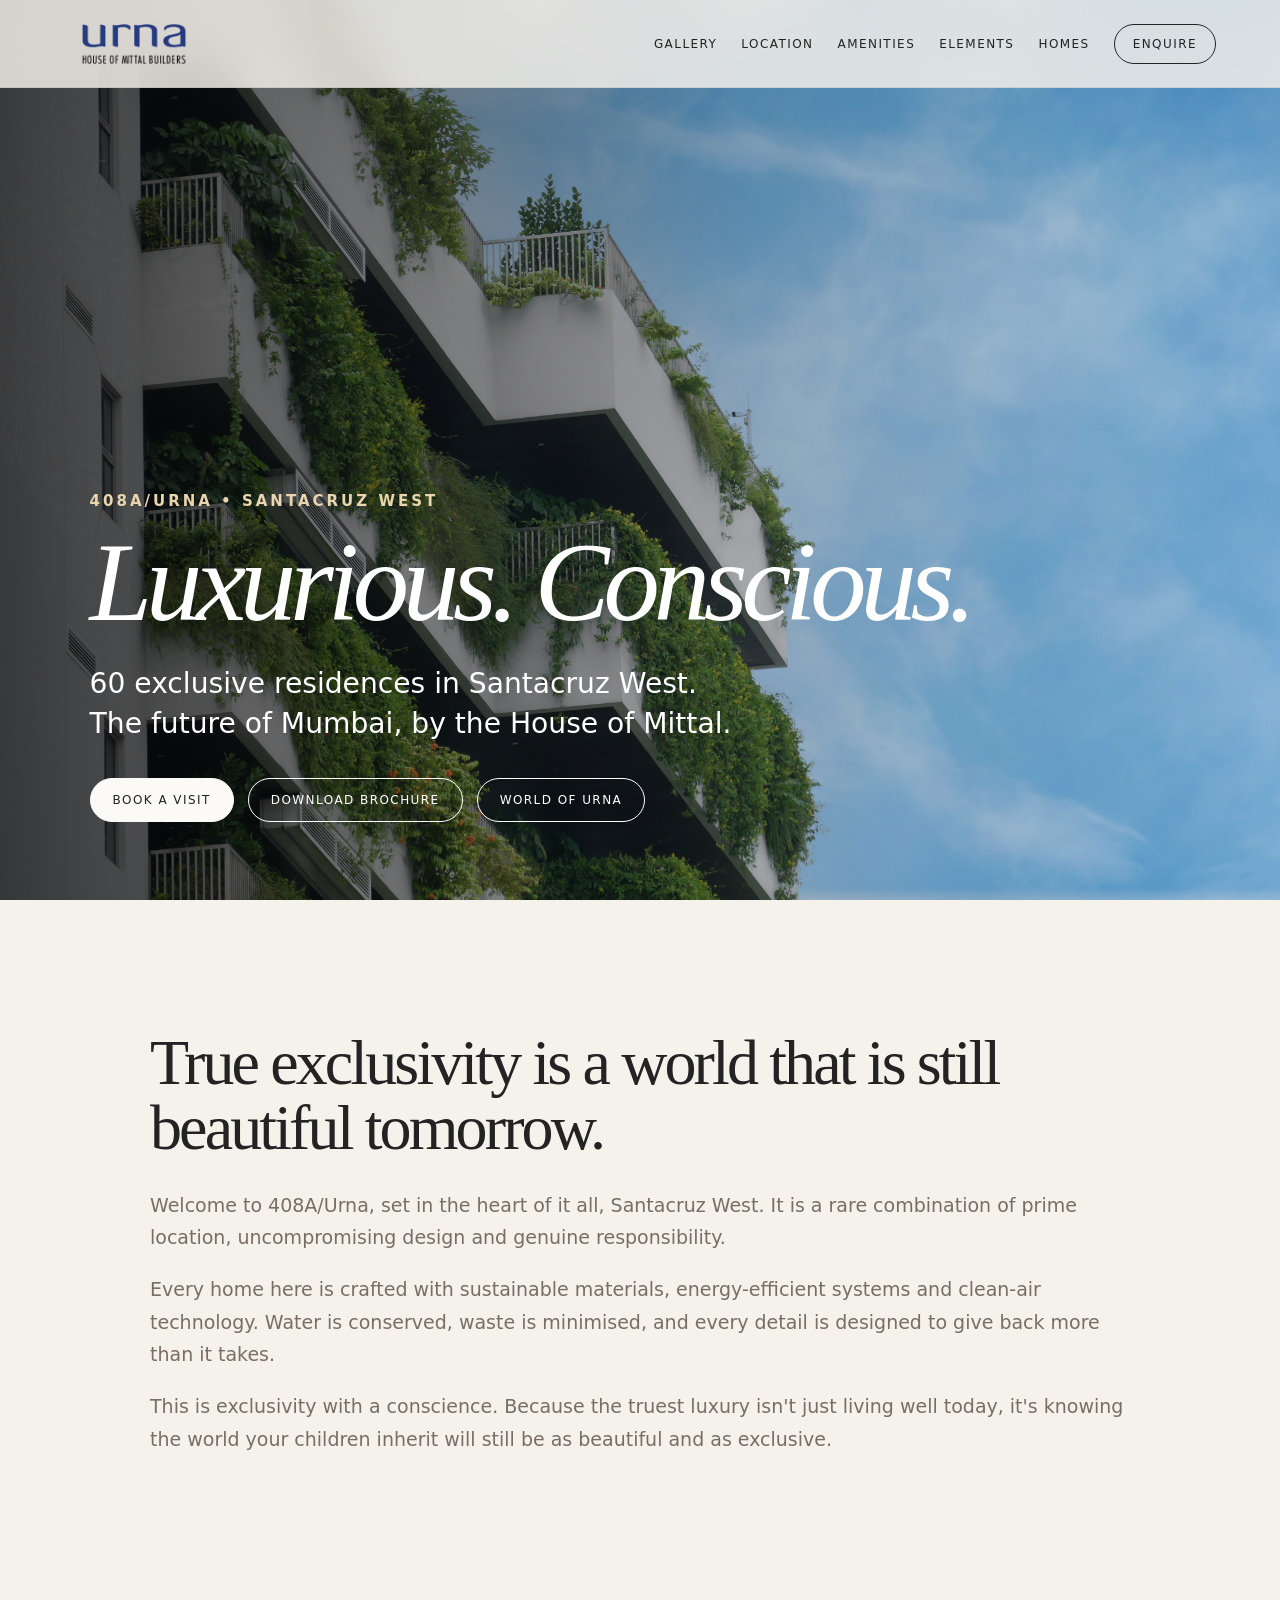
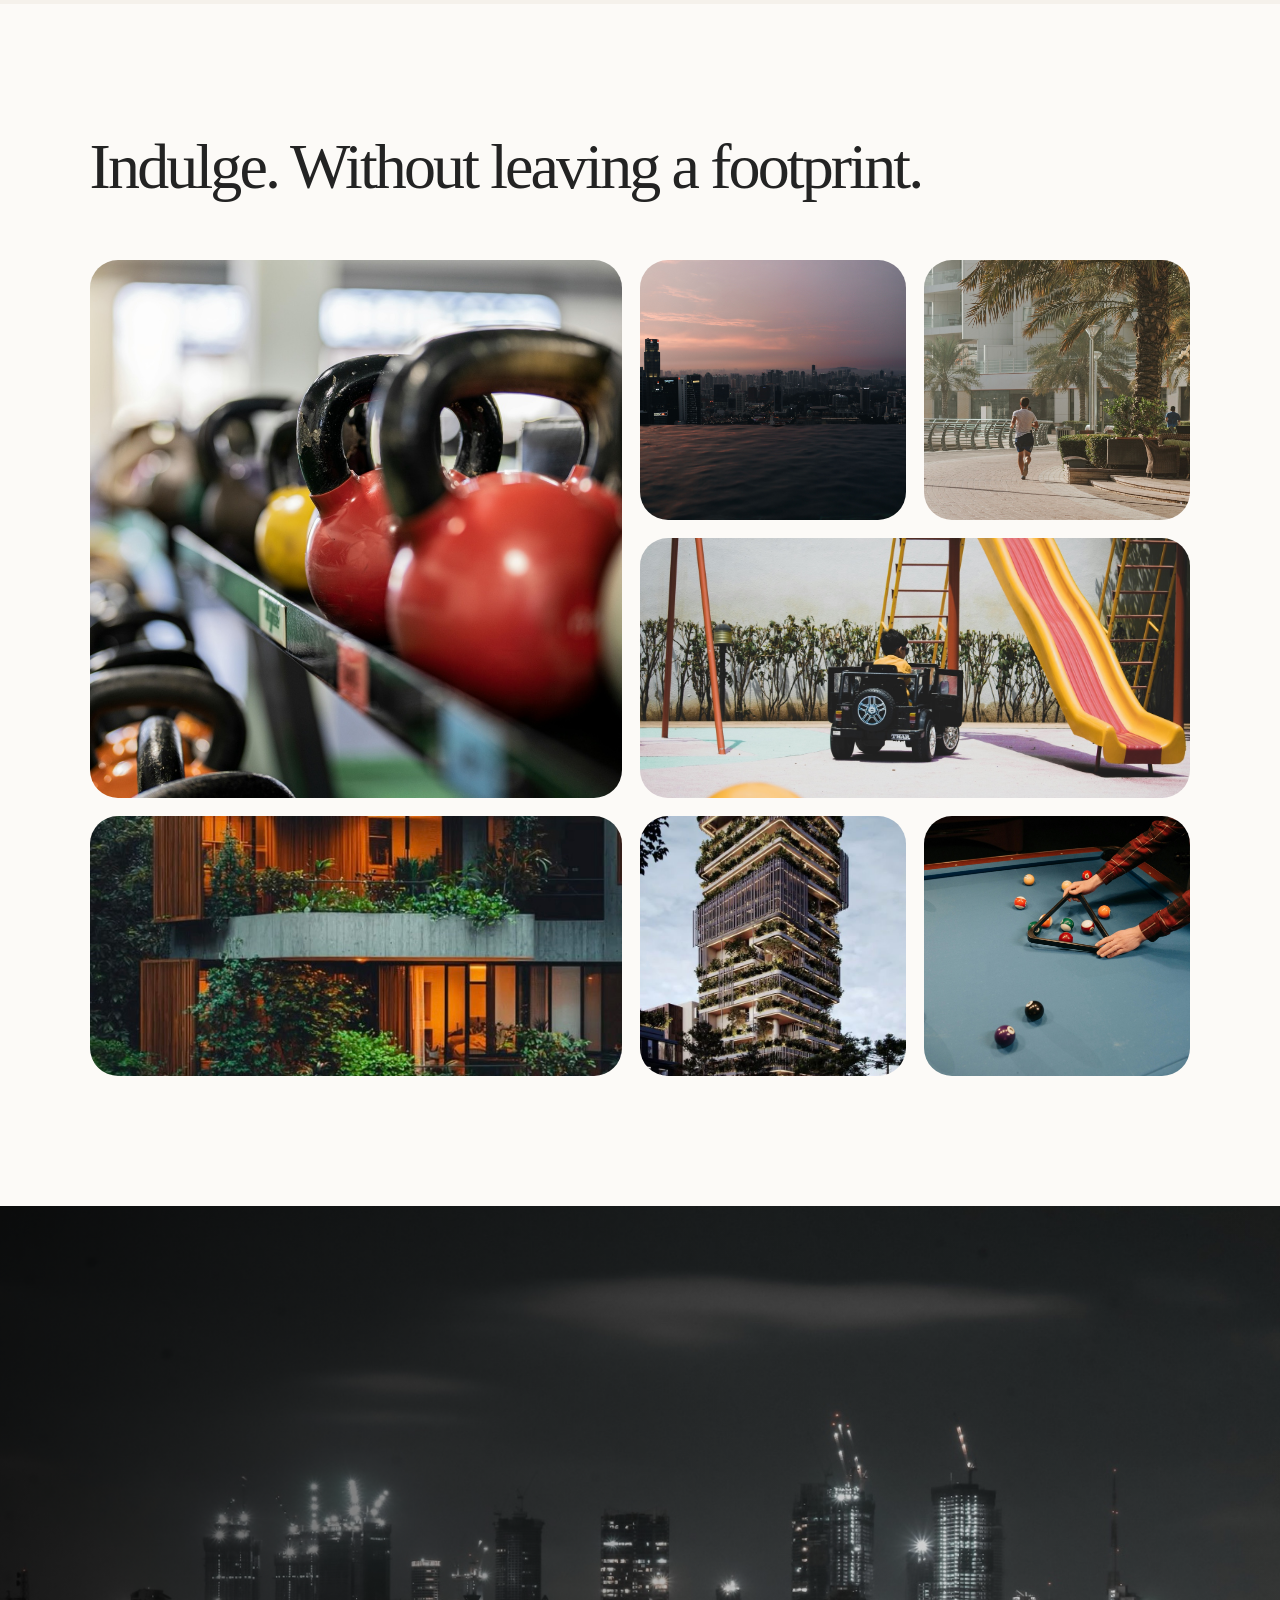
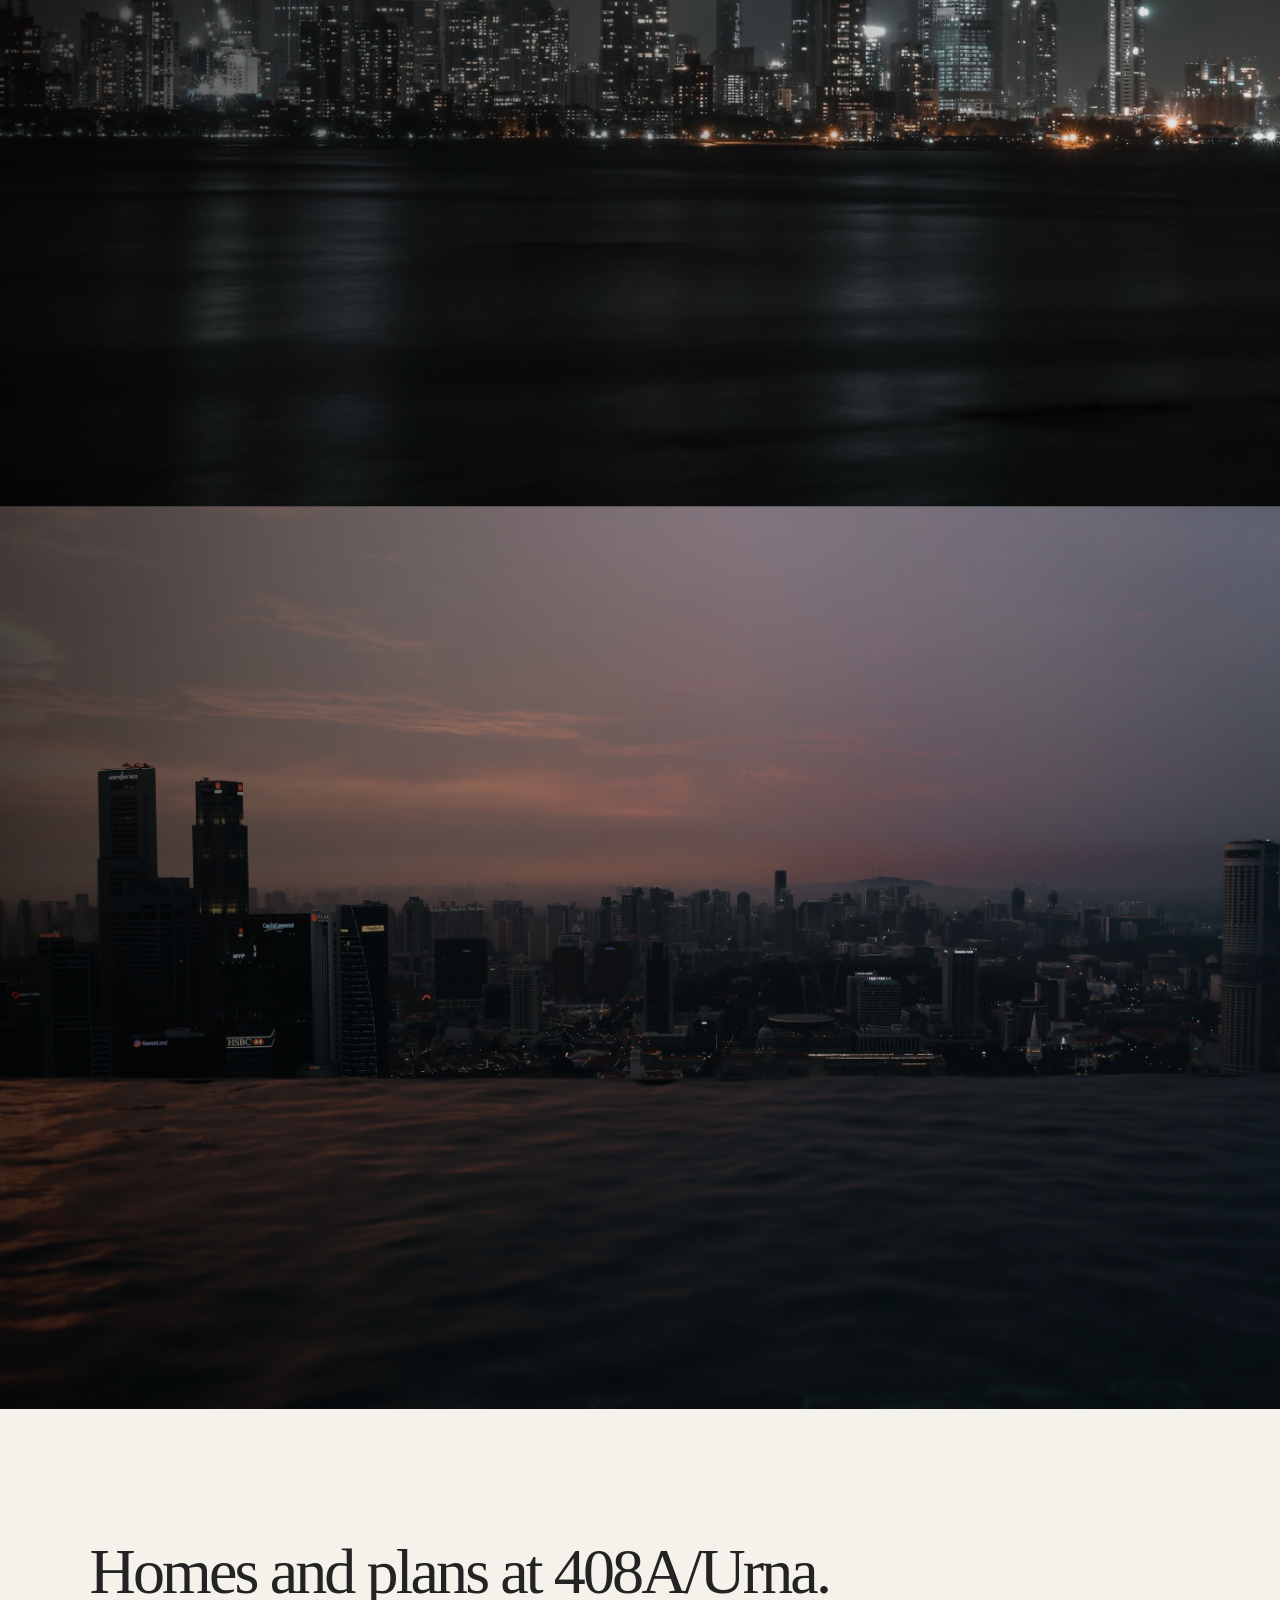
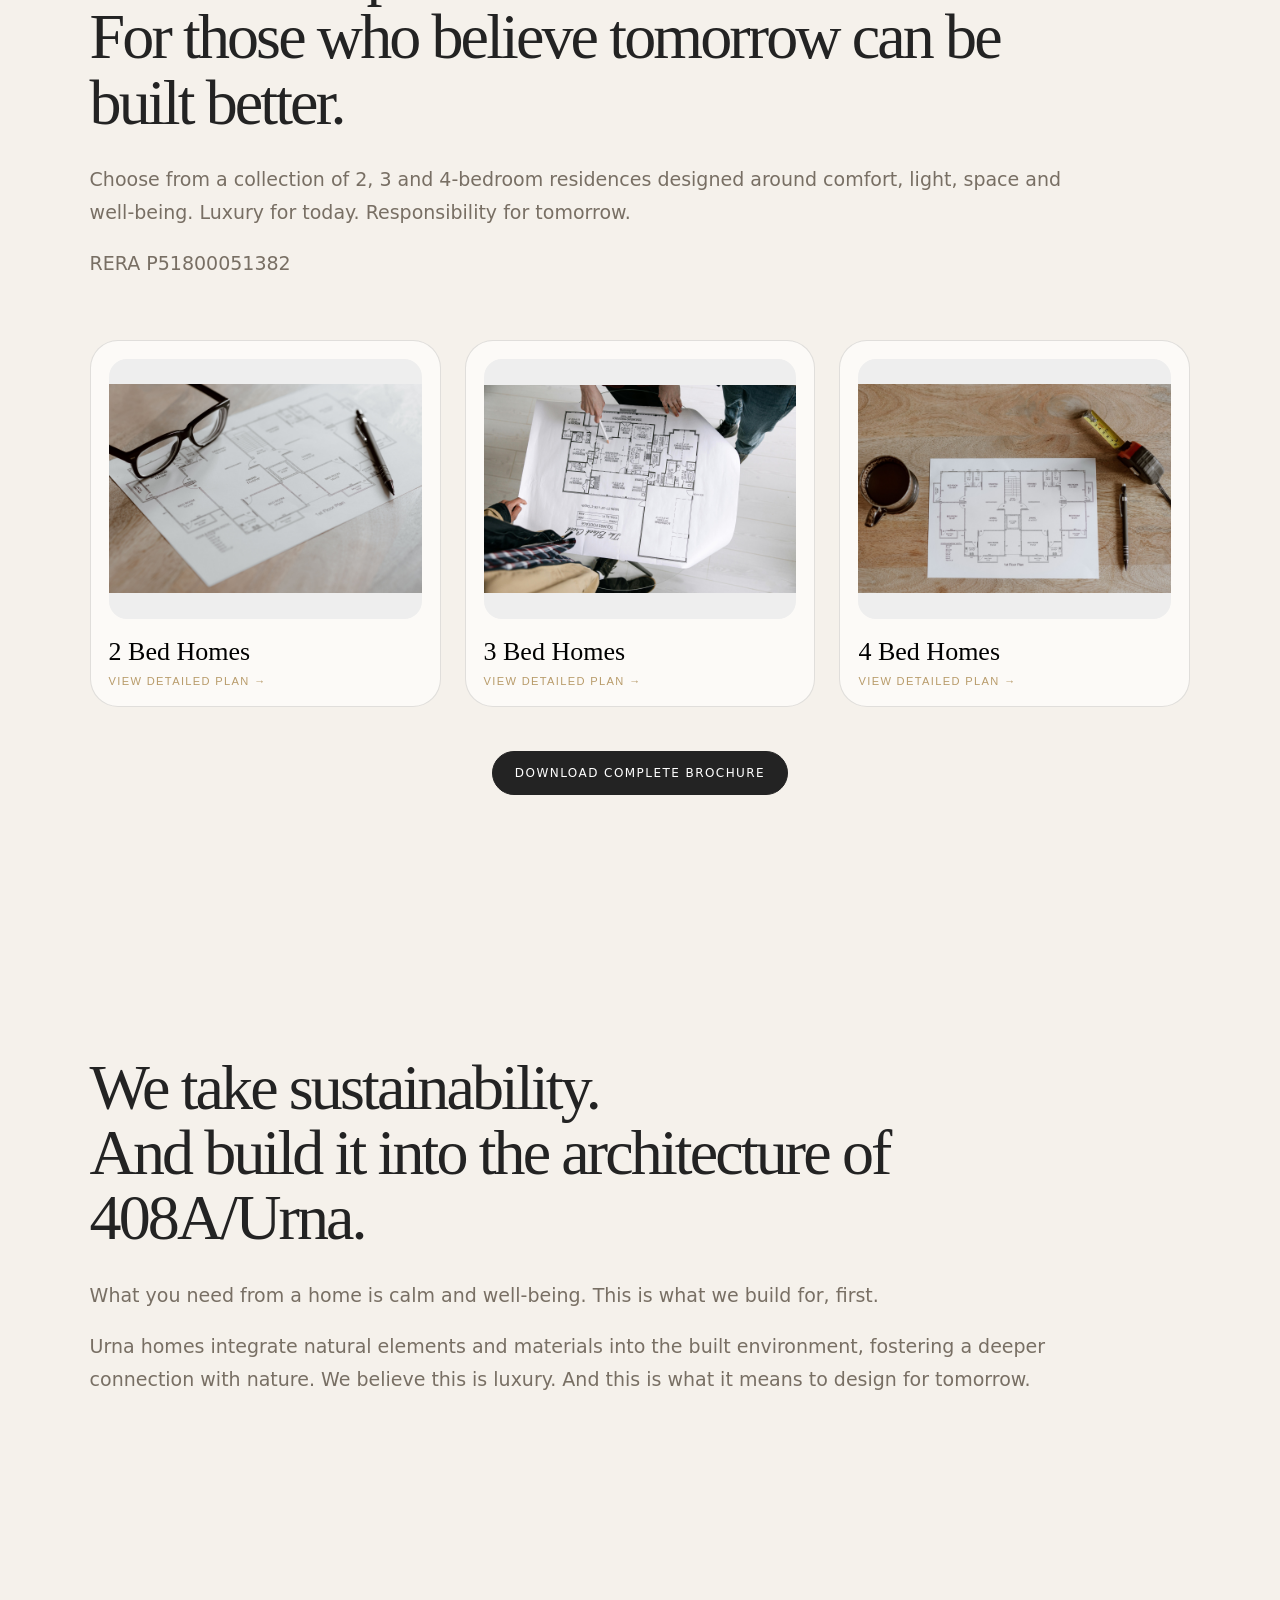
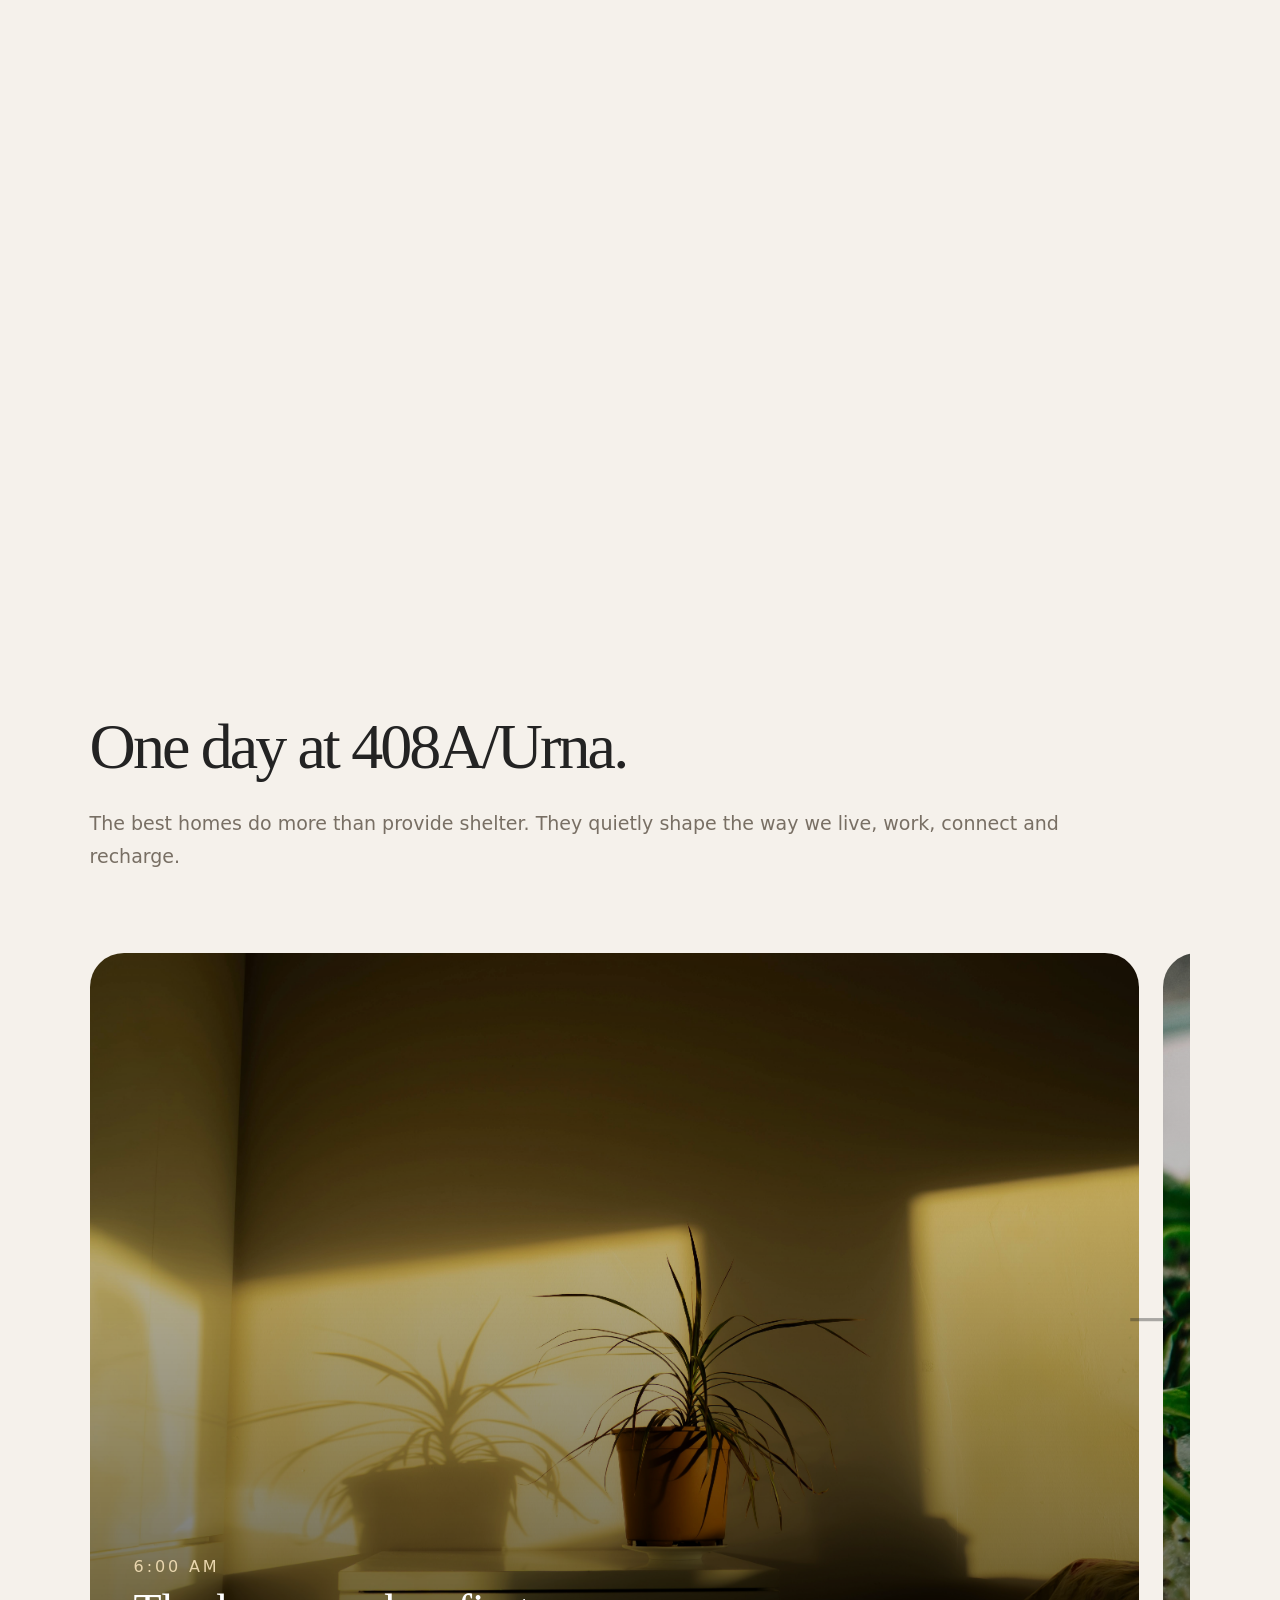
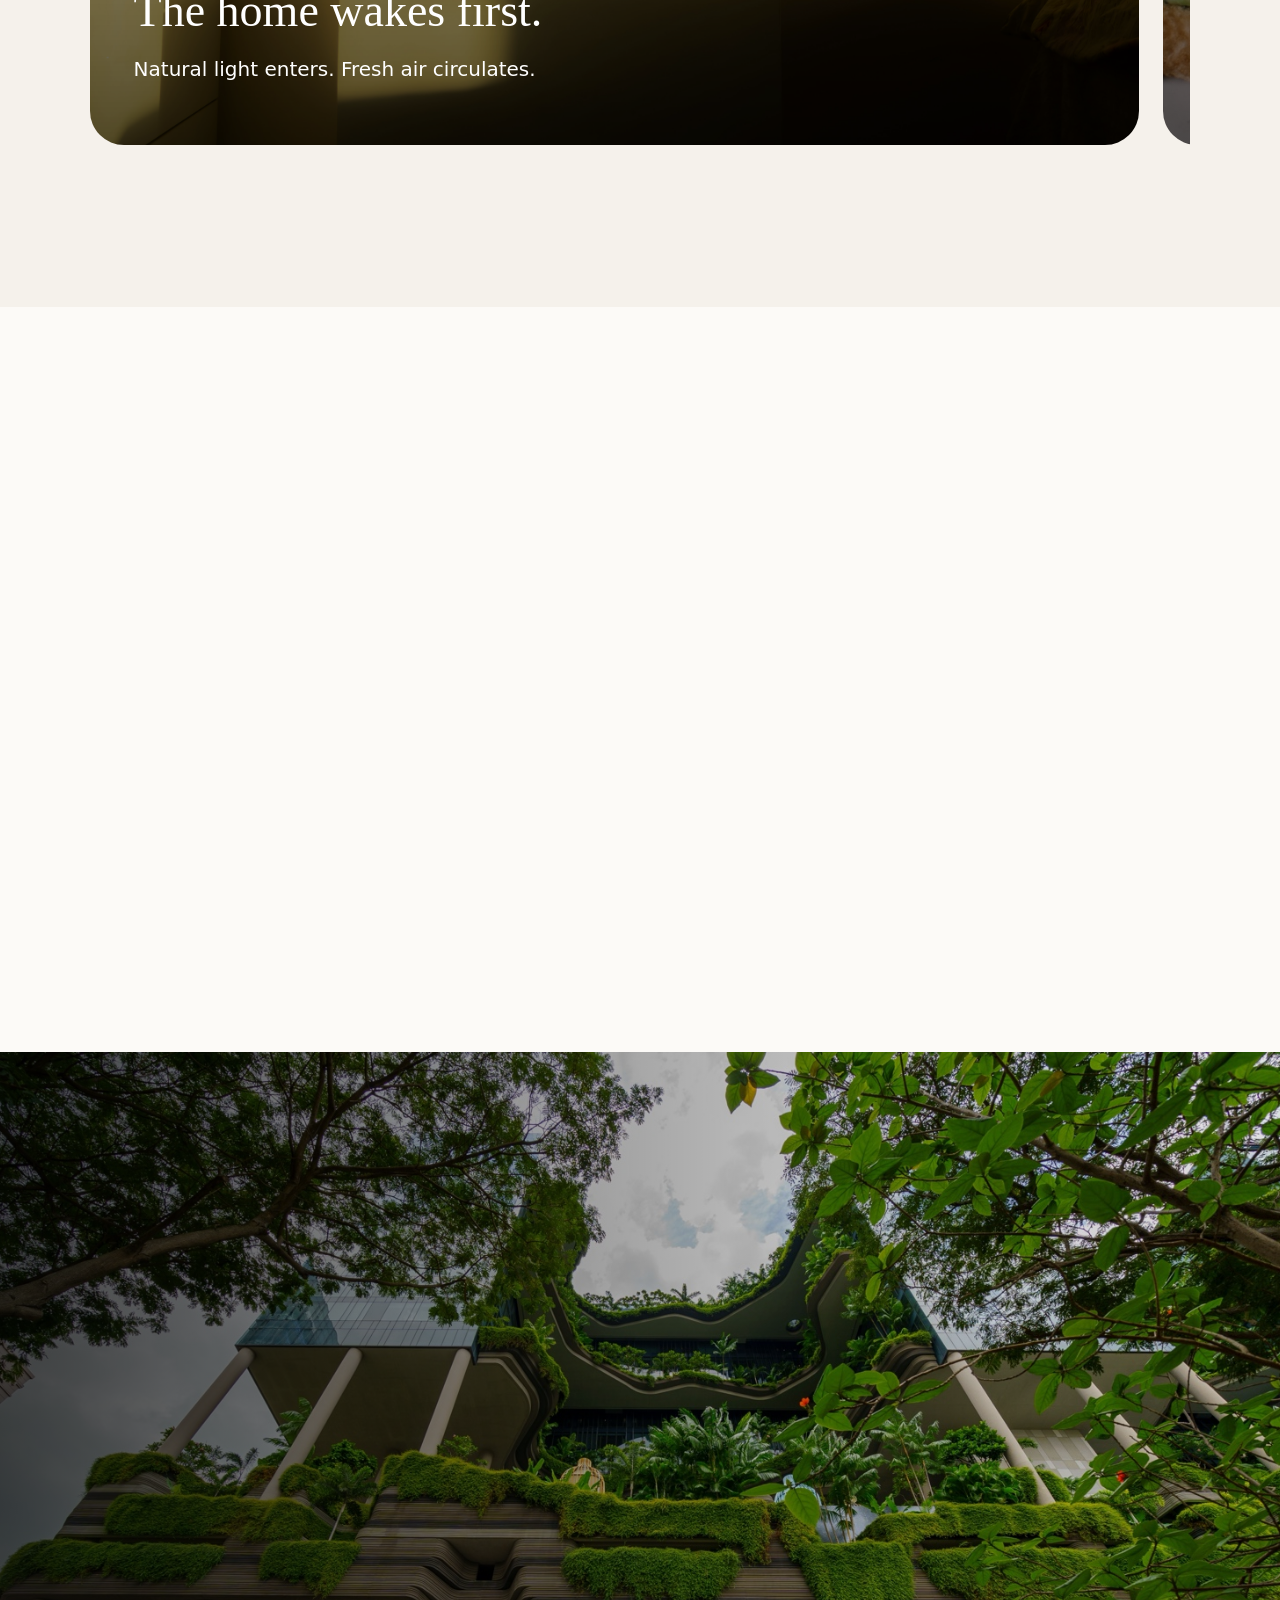
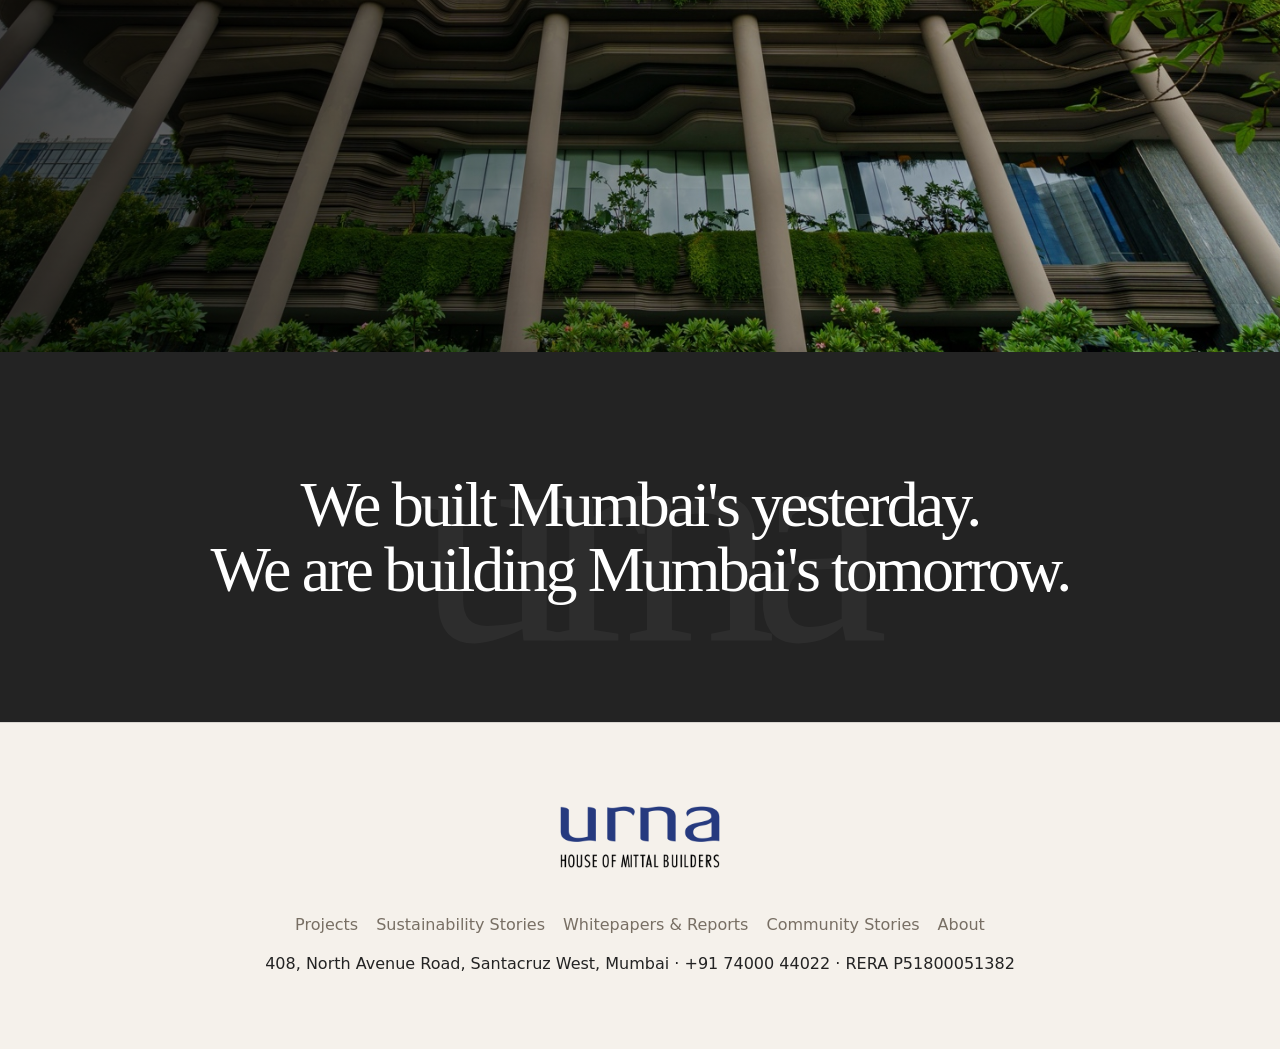
==== commit c51caca9: "Linked all broken link" ====
--- a/408A/index.html
+++ b/408A/index.html
@@ -37,7 +37,7 @@
 <div class="cta-row">
 <a class="button primary" href="#enquire">Book a visit</a>
 <a class="button ghost" href="#homes">Download brochure</a>
-<a class="button ghost" href="https://urna-building-mumbai-tomorrow.tony952544.chatgpt.site/">World of Urna</a>
+<a class="button ghost" href="../index.html">World of Urna</a>
 </div>
 </div>
 </section><section class="legacy-copy section-pad quiet-frame" id="story" style="background:var(--stone)">
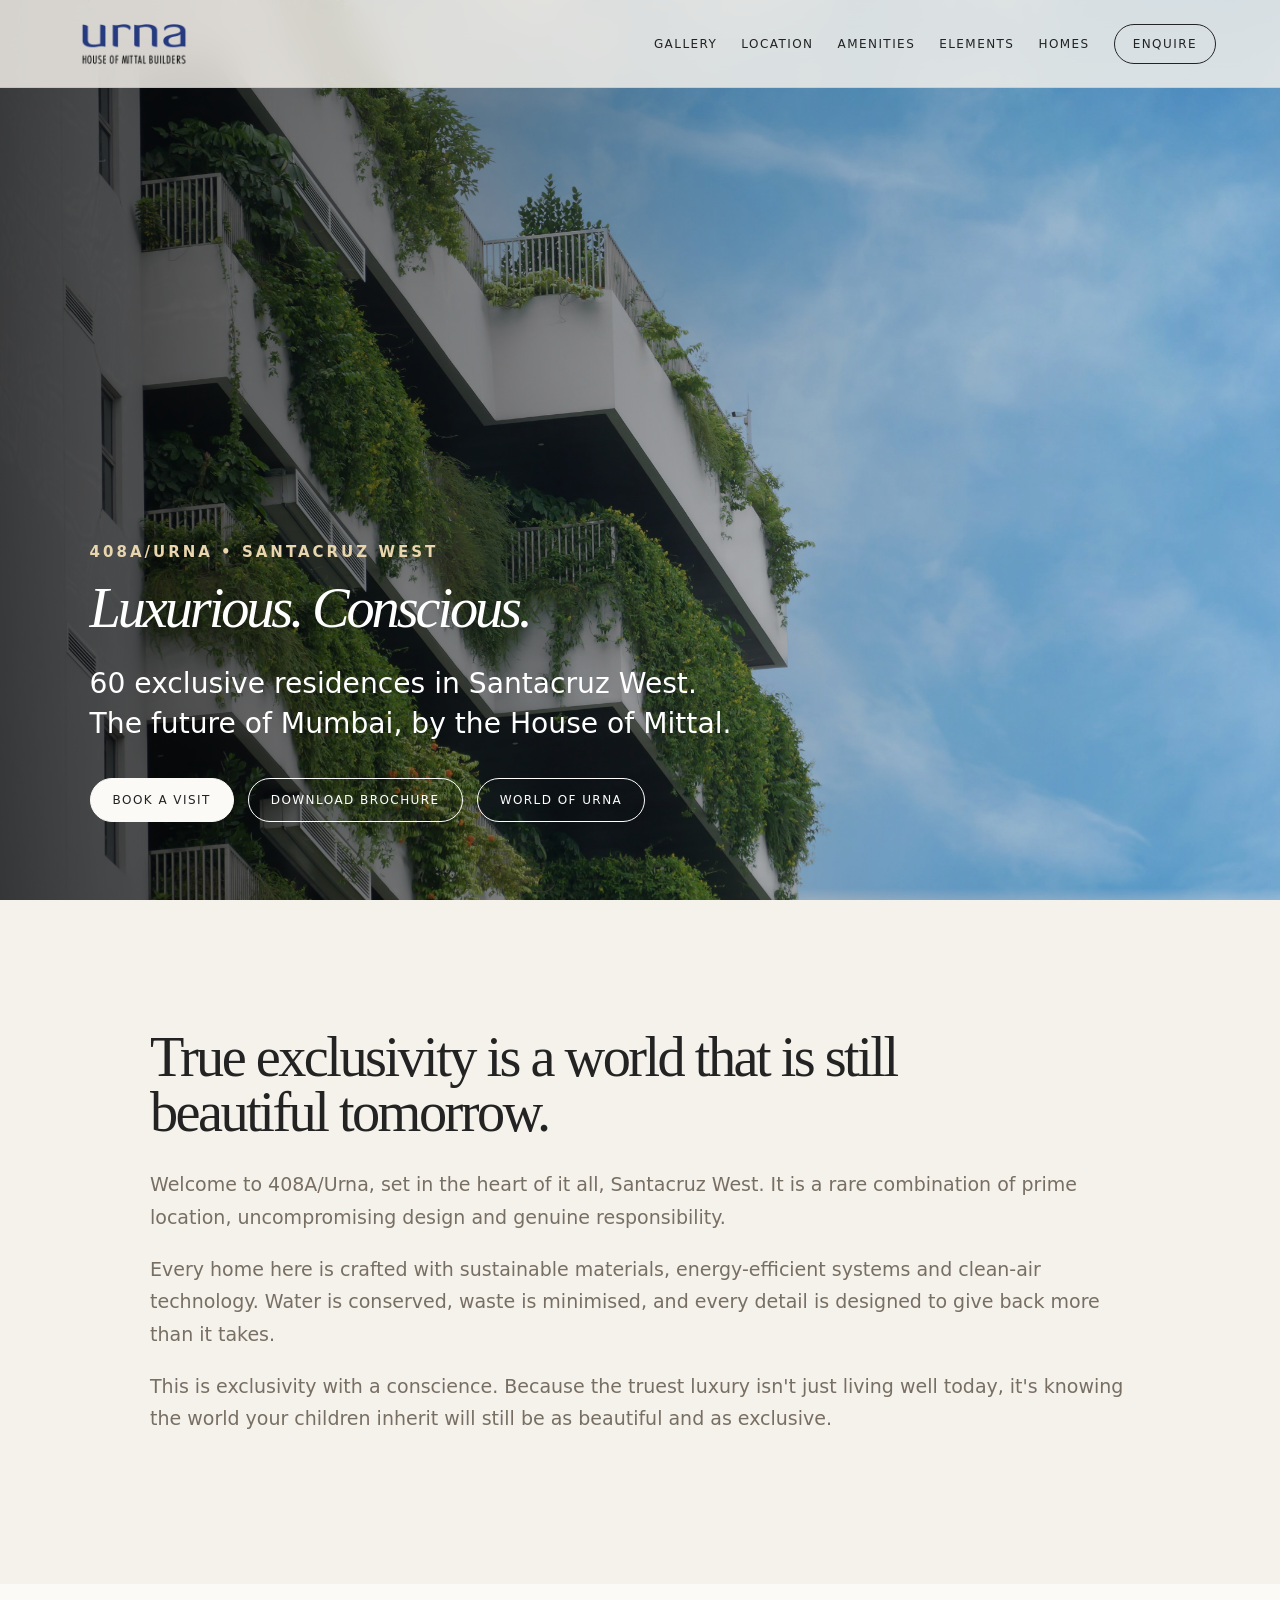
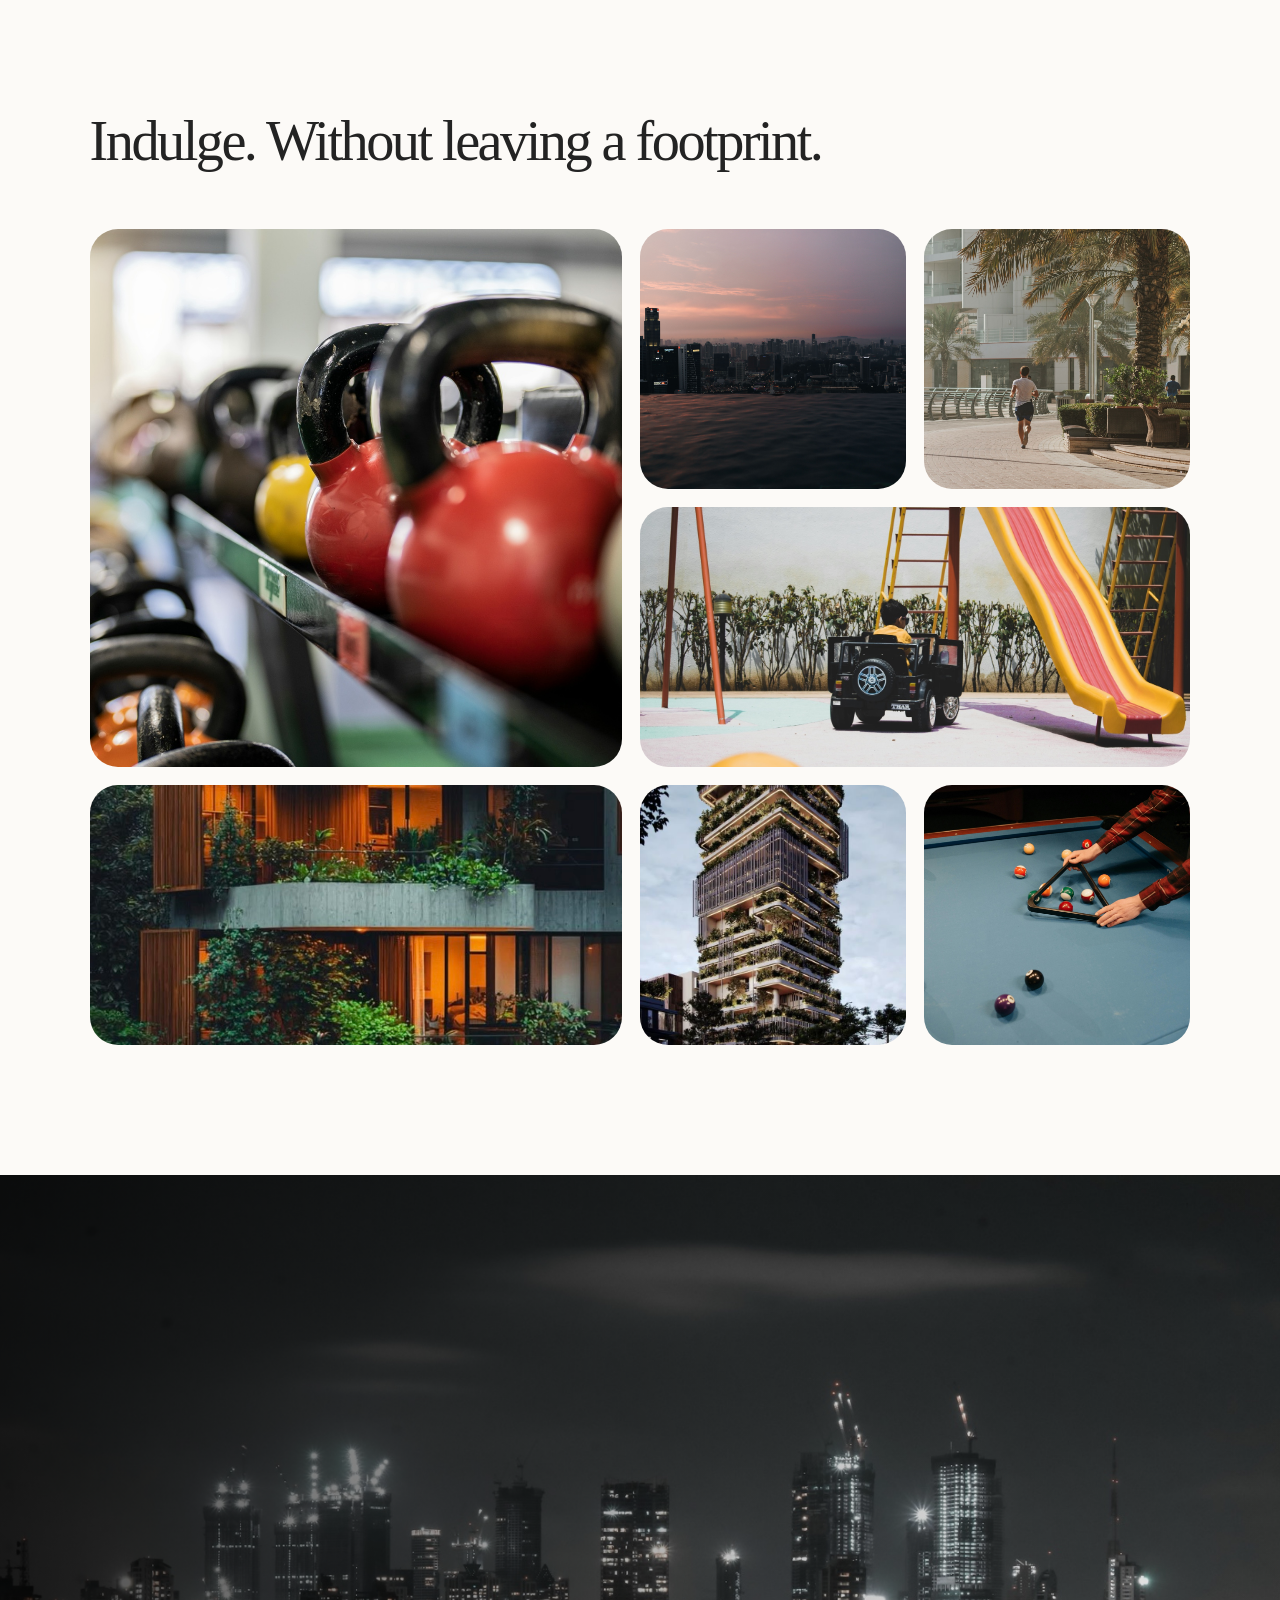
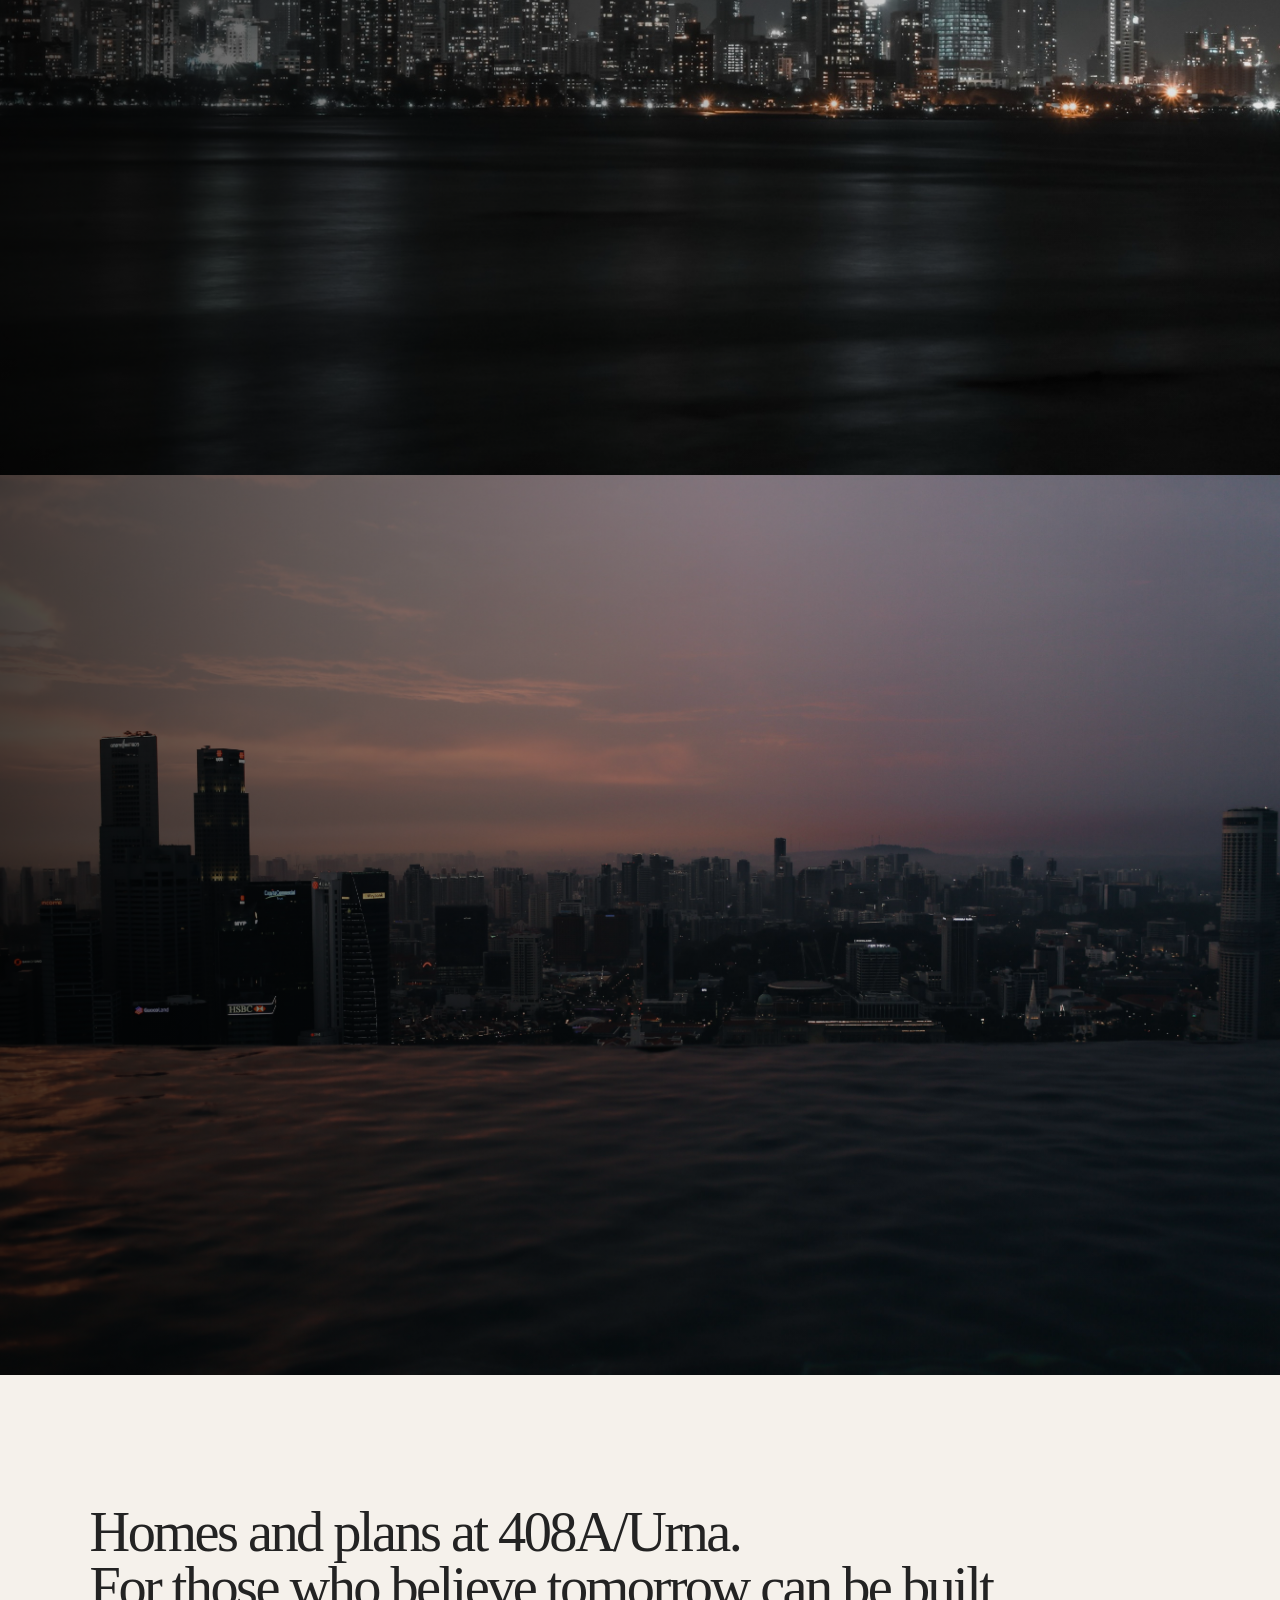
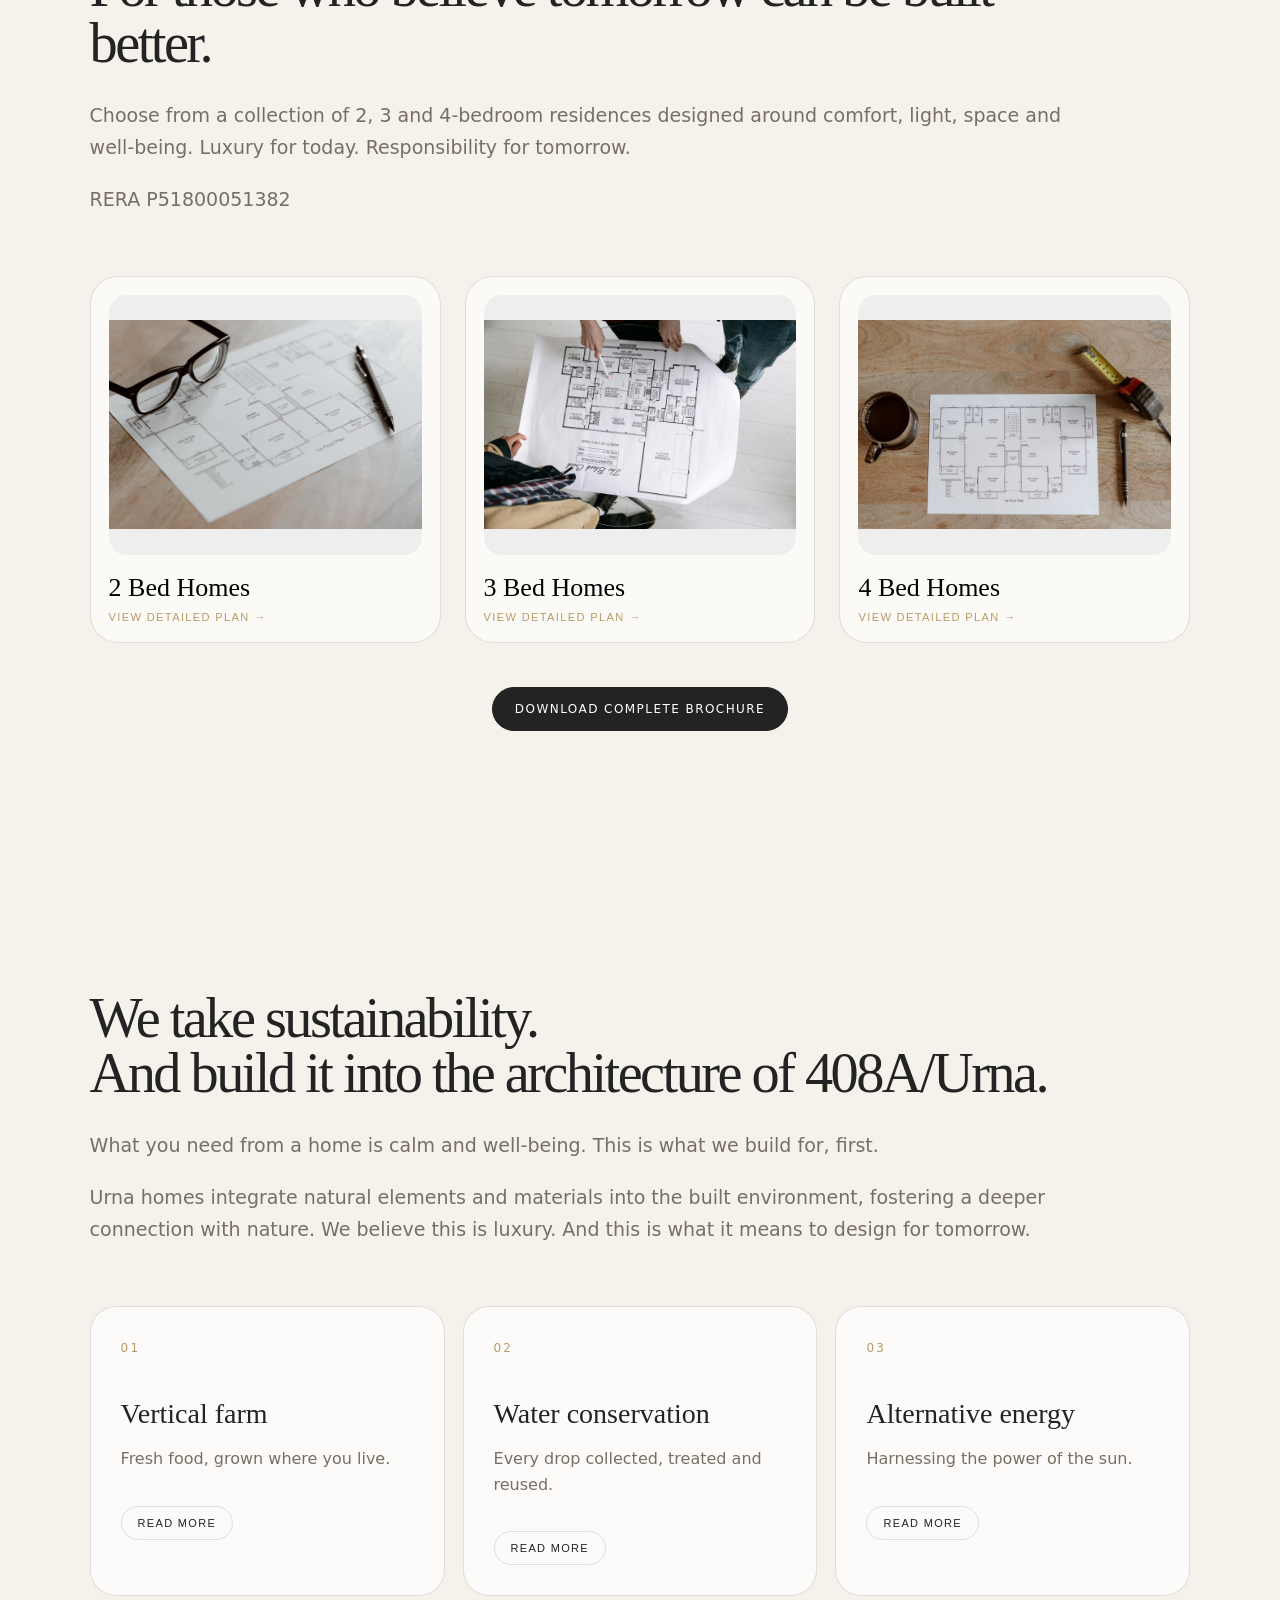
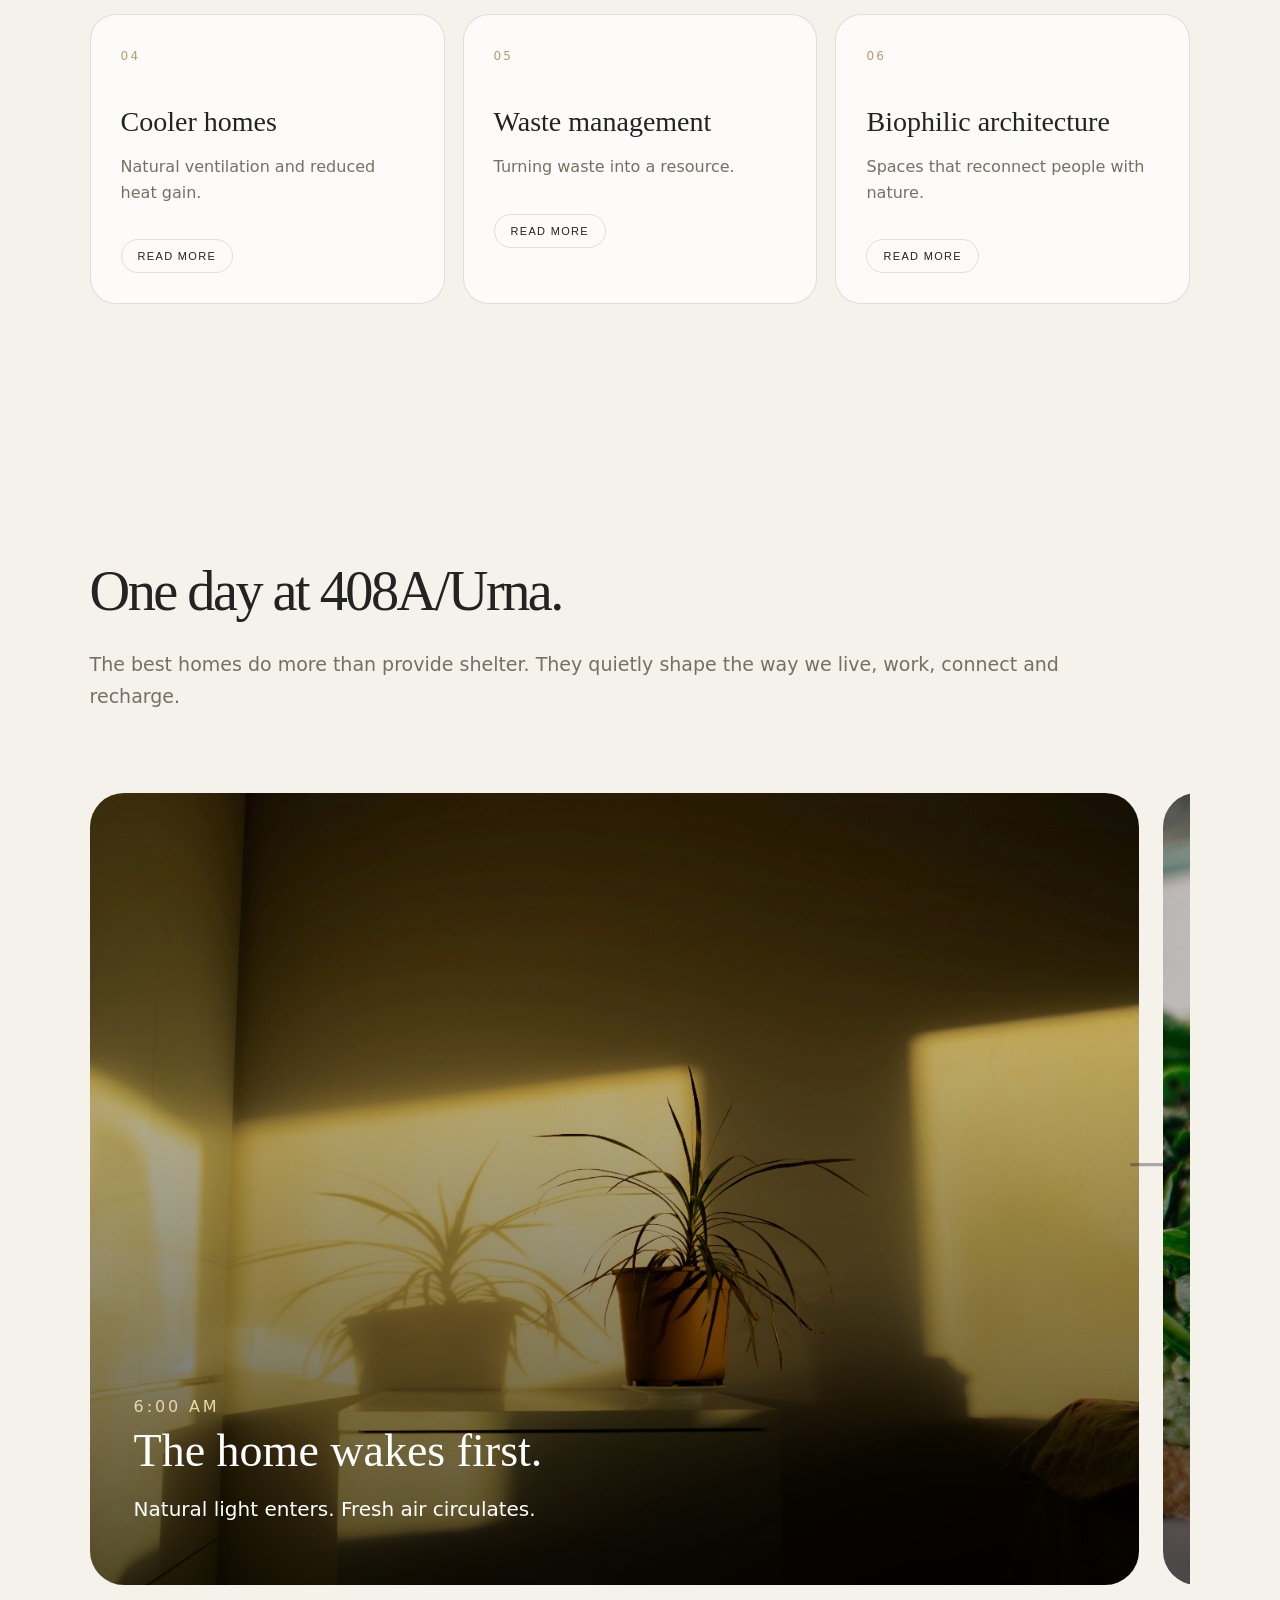
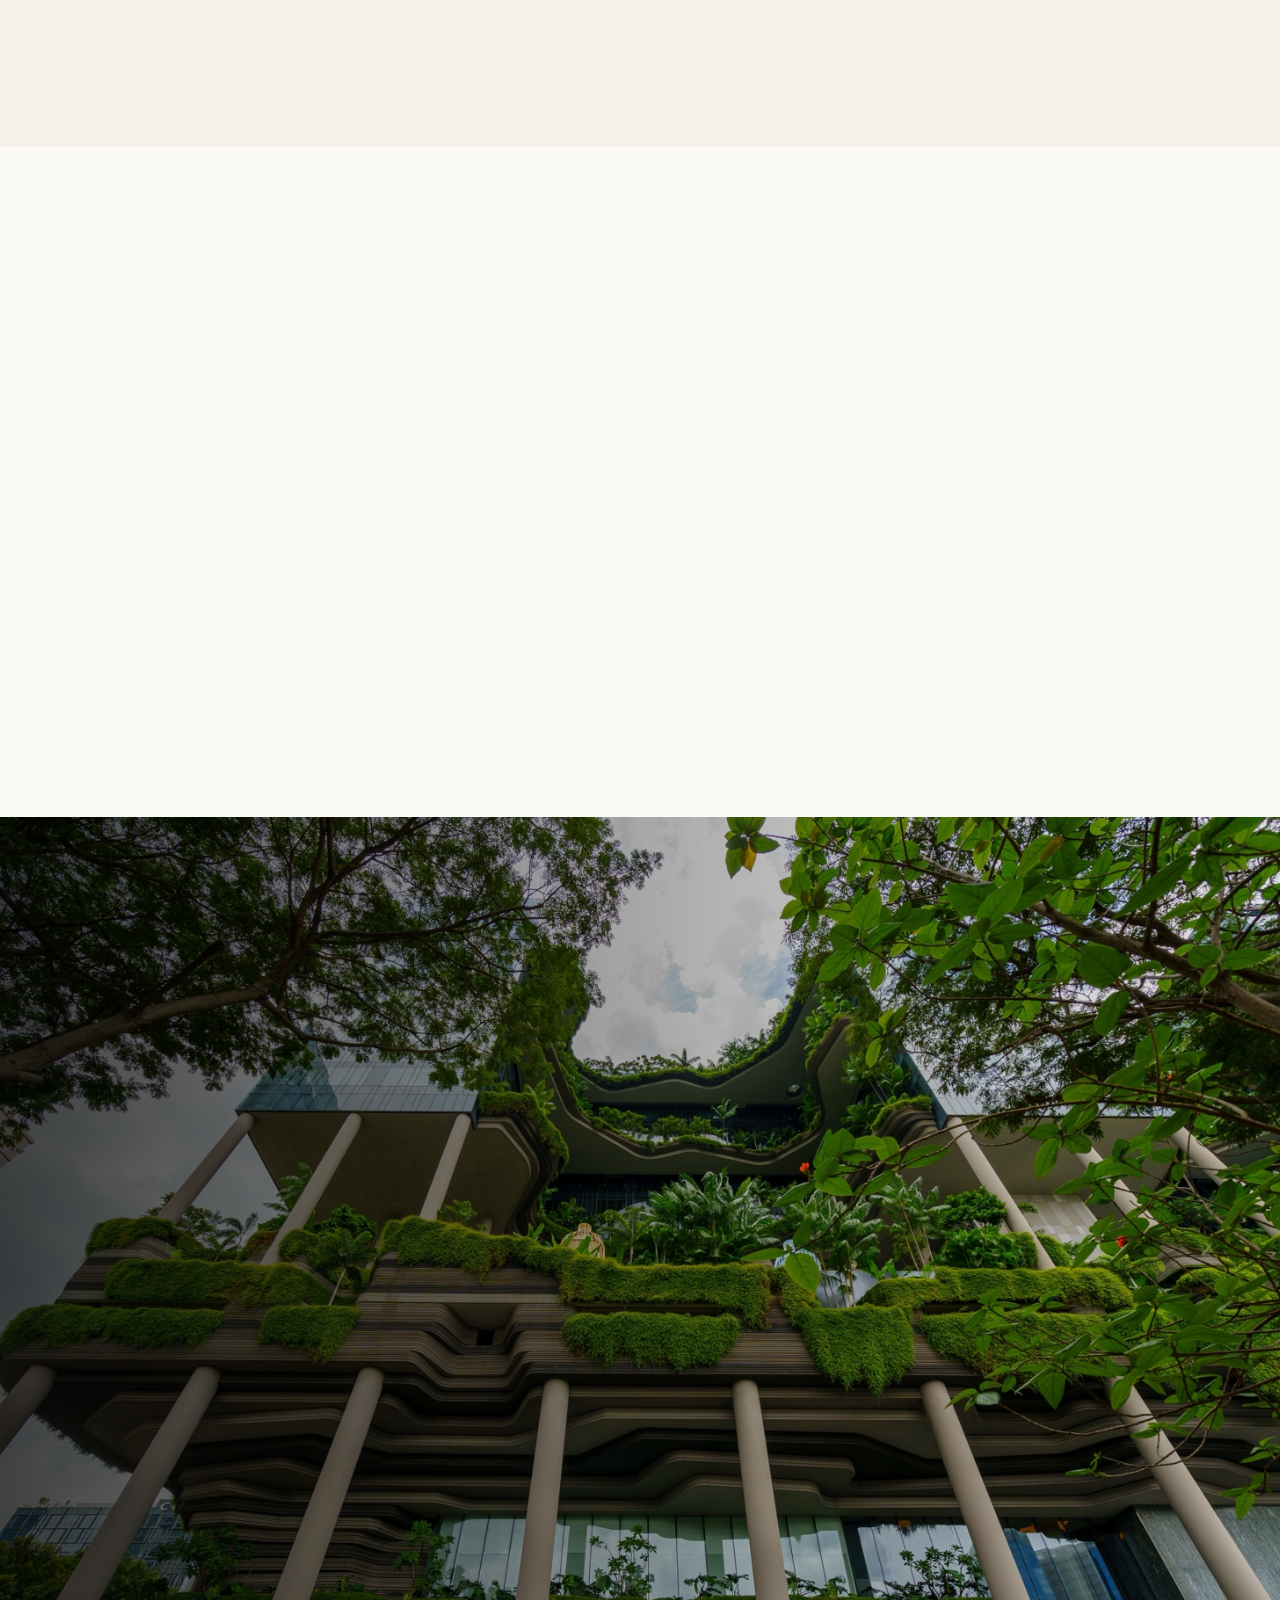
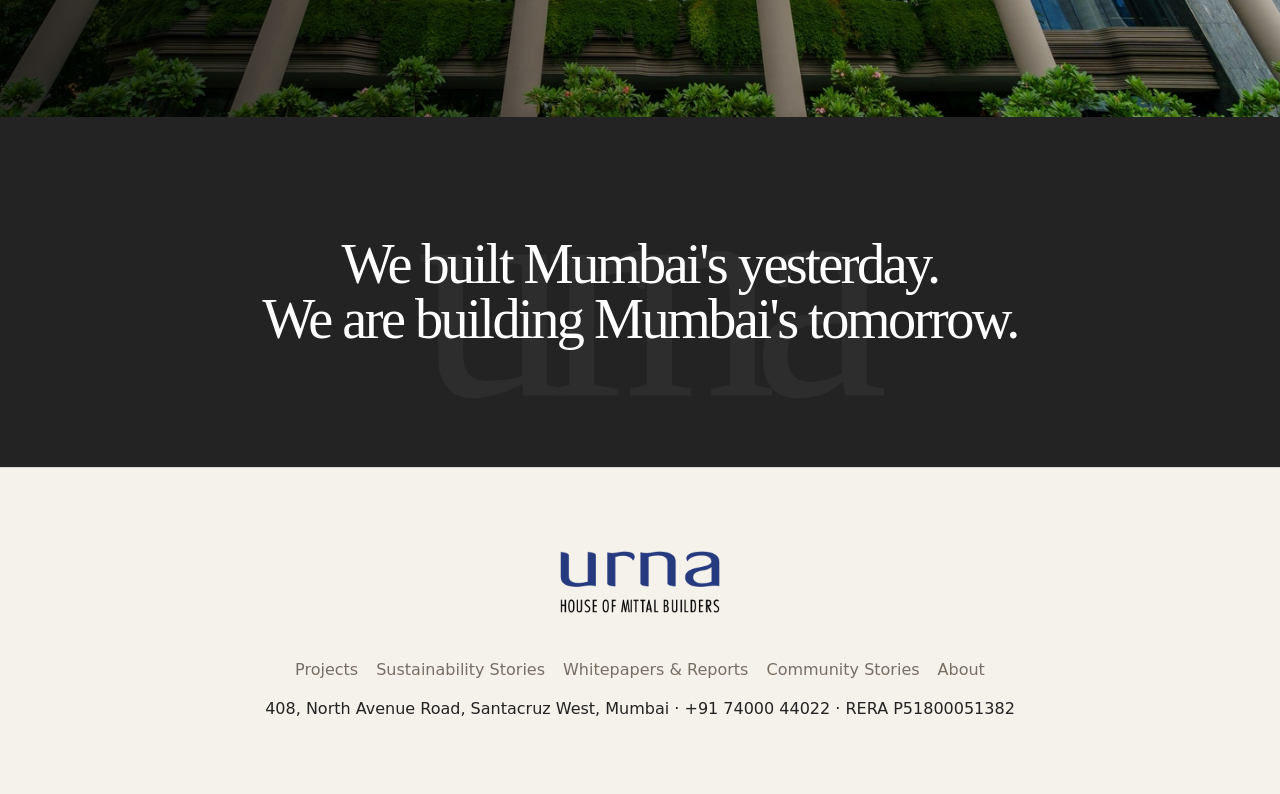
==== commit 8407b9c0: "Add files via upload" ====
--- a/408A/index.html
+++ b/408A/index.html
@@ -1,159 +1,159 @@
-<!DOCTYPE html>
-
-<html lang="en">
-<head>
-<meta charset="utf-8"/>
-<meta content="width=device-width, initial-scale=1" name="viewport"/>
-<title>408A/Urna — Luxurious. Conscious.</title>
-<link href="styles.css" rel="stylesheet"/>
-</head>
-<body>
-<header class="site-header" id="top">
-<a aria-label="408A Urna home" class="brand" href="#hero"><img alt="Urna House of Mittal Builders" src="assets/logo-transparent.png"/></a>
-<nav><a href="#gallery">Gallery</a><a href="#location">Location</a><a href="#amenities">Amenities</a><a href="#ecosystem">Elements</a><a href="#homes">Homes</a><a class="nav-cta" href="#enquire">Enquire</a></nav>
-</header>
-<main>
-
-
-
-
-
-
-
-
-
-
-
-
-
-
-<section class="hero full-bleed" id="hero" style="--bg:url('assets/hero-biophilic.jpg')">
-<div class="shade"></div>
-<div class="hero-content reveal">
-<p class="eyebrow">408A/Urna • Santacruz West</p>
-<h1><span>Luxurious. Conscious.</span></h1>
-<p class="lead">60 exclusive residences in Santacruz West.<br/>The future of Mumbai, by the House of Mittal.</p>
-
-<div class="cta-row">
-<a class="button primary" href="#enquire">Book a visit</a>
-<a class="button ghost" href="#homes">Download brochure</a>
-<a class="button ghost" href="../index.html">World of Urna</a>
-</div>
-</div>
-</section><section class="legacy-copy section-pad quiet-frame" id="story" style="background:var(--stone)">
-<div class="narrow reveal">
-<h2>True exclusivity is a world that is still beautiful tomorrow.</h2>
-
-
-
-
-<p>Welcome to 408A/Urna, set in the heart of it all, Santacruz West. It is a rare combination of prime location, uncompromising design and genuine responsibility.</p><p>Every home here is crafted with sustainable materials, energy-efficient systems and clean-air technology. Water is conserved, waste is minimised, and every detail is designed to give back more than it takes.</p><p>This is exclusivity with a conscience. Because the truest luxury isn't just living well today, it's knowing the world your children inherit will still be as beautiful and as exclusive.</p></div>
-</section><section class="section-pad gallery-section" id="gallery">
-<div class="section-title reveal">
-
-<h2>Indulge. Without leaving a footprint.</h2>
-
-</div>
-<div class="mosaic reveal delay">
-<button data-img="assets/gallery-1.jpg"><img alt="408A gallery image" src="assets/gallery-1.jpg"/></button>
-<button data-img="assets/pool.jpg"><img alt="Pool image" src="assets/pool.jpg"/></button>
-<button data-img="assets/gallery-2.jpg"><img alt="Interior gallery image" src="assets/gallery-2.jpg"/></button>
-<button data-img="assets/gallery-3.jpg"><img alt="Amenity gallery image" src="assets/gallery-3.jpg"/></button>
-<button data-img="assets/gallery-4.jpg"><img alt="Project visual" src="assets/gallery-4.jpg"/></button>
-<button data-img="assets/gallery-5.jpg"><img alt="Lifestyle visual" src="assets/gallery-5.jpg"/></button>
-<button data-img="assets/gallery-pool-table.jpg"><img alt="Recreation and lifestyle visual" src="assets/gallery-pool-table.jpg"/></button>
-</div>
-</section><section class="location full-bleed" id="location" style="--bg:url('assets/mumbai.jpg')">
-<div class="shade"></div>
-<div class="hero-content reveal">
-
-<h2>Santacruz West. Connected to all that matters.</h2>
-<p class="lead small">408A/Urna sits on North Avenue Road, Santacruz West. A connected, refined address with easy access to the high-streets, clubs, schools, healthcare, workspaces and the everyday rhythm of the City that Never Sleeps. Yet designed for peace, calm and well-being.</p>
-<div class="stat-strip glass"><span>Lifestyle</span><span>Education</span><span>Healthcare</span><span>Connectivity</span></div>
-</div>
-</section><section class="amenity-hero full-bleed" id="amenities" style="--bg:url('assets/pool.jpg')">
-<div class="shade"></div>
-<div class="hero-content reveal">
-
-<h2>Amenities</h2>
-<p class="lead small">Thoughtfully designed amenities that support movement, wellbeing, connection and everyday comfort.</p>
-<div class="stat-strip glass amenity-strip">
-<span>Swimming pool + deck</span><span>Party lounge</span><span>State-of-the-art gym</span><span>Yoga and meditation</span><span>Soft jogging track</span><span>Kids' play area</span><span>Entrance lobby</span><span>DG back-up</span><span>Solar power at all points</span><span>Multi-tier security</span><span>Basement and podium parking</span><span>EV charging facility</span><span>High-speed elevators</span><span>Hot/cold potable water on-tap</span>
-</div>
-</div>
-</section><section class="section-pad homes" id="homes">
-<div class="section-title reveal">
-
-<h2>Homes and plans at 408A/Urna.<br/>For those who believe tomorrow can be built better.</h2>
-<p>Choose from a collection of 2, 3 and 4-bedroom residences designed around comfort, light, space and well-being. Luxury for today. Responsibility for tomorrow.</p>
-<p>RERA P51800051382</p></div>
-<div class="plan-grid reveal delay">
-<button data-img="assets/plan-2bed.jpg"><img alt="2 bed floor plan" src="assets/plan-2bed.jpg"/><span>2 Bed Homes</span><small>View detailed plan →</small></button>
-<button data-img="assets/plan-3bed.jpg"><img alt="3 bed floor plan" src="assets/plan-3bed.jpg"/><span>3 Bed Homes</span><small>View detailed plan →</small></button>
-<button data-img="assets/plan-4bed.jpg"><img alt="4 bed floor plan" src="assets/plan-4bed.jpg"/><span>4 Bed Homes</span><small>View detailed plan →</small></button>
-</div>
-<div class="center-cta reveal"><a class="button dark" download="" href="#">Download complete brochure</a></div>
-</section><section class="section-pad ecosystem" id="ecosystem">
-<div class="section-title reveal">
-
-<h2>We take sustainability.<br/>And build it into the architecture of 408A/Urna.</h2>
-<p>What you need from a home is calm and well-being. This is what we build for, first.</p>
-<p>Urna homes integrate natural elements and materials into the built environment, fostering a deeper connection with nature. We believe this is luxury. And this is what it means to design for tomorrow.</p>
-</div>
-<div class="six-card-grid reveal delay">
-<article><span>01</span><h3>Vertical farm</h3><p>Fresh food, grown where you live.</p><button class="learn-card" data-copy="408A/Urna treats food as part of the home ecosystem, not something that begins outside it. Vertical farms bring herbs and greens closer to daily life, reduce food miles and add living green surfaces to the architecture. It is a simple idea with a powerful effect: a home that helps nourish you, cool itself and stay connected to nature." data-title="Vertical farm">Read more</button></article>
-<article><span>02</span><h3>Water conservation</h3><p>Every drop collected, treated and reused.</p><button class="learn-card" data-copy="Water security is one of Mumbai’s great urban questions. At 408A/Urna, conservation begins with design. Rainwater harvesting, treatment and reuse systems work quietly in the background, reducing dependence on external supply and making the building more resilient. The aim is not simply to save water, but to build a home that respects every drop." data-title="Water conservation">Read more</button></article>
-<article><span>03</span><h3>Alternative energy</h3><p>Harnessing the power of the sun.</p><button class="learn-card" data-copy="Solar energy is integrated into the building so that everyday living can draw from cleaner, renewable sources. From common areas to energy-conscious systems, 408A/Urna is designed to reduce dependence on conventional power. It is not energy as a feature. It is energy as part of a more responsible way to live." data-title="Alternative energy">Read more</button></article>
-<article><span>04</span><h3>Cooler homes</h3><p>Natural ventilation and reduced heat gain.</p><button class="learn-card" data-copy="Comfort should not depend only on machines. At 408A/Urna, shading, ventilation, greenery and heat-conscious material choices help homes stay cooler for longer. This reduces pressure on air-conditioning while creating calmer, healthier interiors. The result is a home that feels better in the body, not just better on paper." data-title="Cooler homes">Read more</button></article>
-<article><span>05</span><h3>Waste management</h3><p>Turning waste into a resource.</p><button class="learn-card" data-copy="A future-ready home must think about what it consumes and what it leaves behind. Waste management at 408A/Urna is designed around segregation, responsible handling and reuse wherever possible. The goal is to make sustainability part of the everyday rhythm of residents, so the building becomes not only efficient, but more mindful." data-title="Waste management">Read more</button></article>
-<article><span>06</span><h3>Biophilic architecture</h3><p>Spaces that reconnect people with nature.</p><button class="learn-card" data-copy="Biophilic architecture is the belief that people live better when they stay connected to nature. At 408A/Urna, light, air, plants, balconies and natural textures are integrated into the built environment. These are not decorative additions. They shape mood, comfort and well-being, helping the home feel alive in a dense urban setting." data-title="Biophilic architecture">Read more</button></article>
-</div>
-</section><section class="section-pad day-section">
-<div class="section-title reveal">
-
-<h2>One day at 408A/Urna.</h2>
-<p>The best homes do more than provide shelter. They quietly shape the way we live, work, connect and recharge.</p>
-</div>
-<div aria-label="Horizontal day timeline" class="day-scroll reveal delay">
-<article style="--bg:url('assets/day-6.jpg')"><div><span>6:00 AM</span><h3>The home wakes first.</h3><p>Natural light enters. Fresh air circulates.</p></div></article>
-<article style="--bg:url('assets/day-7.jpg')"><div><span>7:00 AM</span><h3>Breakfast from the building.</h3><p>Fresh greens become part of your morning.</p></div></article>
-<article style="--bg:url('assets/gallery-5.jpg')"><div><span>9:00 AM</span><h3>The city gets hot. You stay cool.</h3><p>Materials, greenery and ventilation work quietly.</p></div></article>
-<article style="--bg:url('assets/day-12.jpg')"><div><span>12:00 PM</span><h3>Every drop counts.</h3><p>Water systems reduce dependence on external supply.</p></div></article>
-<article style="--bg:url('assets/day-solar.jpg')"><div><span>3:00 PM</span><h3>The building generates power.</h3><p>Solar systems support everyday living.</p></div></article>
-<article style="--bg:url('assets/day-5.jpg')"><div><span>5:00 PM</span><h3>Space creates community.</h3><p>The pool, gym, terrace and shared spaces come alive.</p></div></article>
-<article style="--bg:url('assets/day-8.jpg')"><div><span>8:00 PM</span><h3>A different kind of luxury.</h3><p>Measured in comfort, calm and well-being.</p></div></article>
-<article style="--bg:url('assets/mumbai.jpg')"><div><span>10:00 PM</span><h3>Tomorrow begins again.</h3><p>Designed not only for today, but for decades ahead.</p></div></article>
-</div>
-</section><section class="section-pad progress">
-<div class="section-title reveal">
-
-<h2>Keep an eye on 408A/Urna, as it comes to life.</h2>
-<p>Here is a quick way to keep an eye on the project. Track construction, approvals and project milestones as 408A/Urna grows from vision to your home.</p>
-</div>
-<div class="timeline reveal delay">
-<div><span>01</span><h3>Foundation</h3><p>Completed</p></div>
-<div><span>02</span><h3>Structure</h3><p>In progress</p></div>
-<div><span>03</span><h3>Facade</h3><p>Upcoming</p></div>
-<div><span>04</span><h3>Interiors</h3><p>Upcoming</p></div>
-<div><span>05</span><h3>Possession</h3><p>As per RERA</p></div>
-</div>
-</section><section class="final-cta full-bleed" id="enquire" style="--bg:url('assets/final-cta.jpg')">
-<div class="shade"></div>
-<div class="hero-content reveal">
-
-<h2>Time to make your move.</h2>
-<p class="lead small">408A/Urna is the new generation of urban homes. Designed around well-being, sustainability and conscious luxury. We are building it for those who believe tomorrow can be built better. Come, experience it for yourself.</p>
-<div class="cta-row"><a class="button primary" href="mailto:connect@urna.example">Book a private presentation</a><a class="button ghost" href="mailto:connect@urna.example">Enquire now</a><a class="button ghost" download="" href="#">Download brochure</a></div>
-</div>
-</section><section class="signature">
-<h2>We built Mumbai's yesterday.<br/>We are building Mumbai's tomorrow.</h2>
-</section></main>
-<footer>
-<div><img alt="Urna logo" src="assets/logo-transparent.png"/></div>
-<div class="footer-links"><a>Projects</a><a>Sustainability Stories</a><a>Whitepapers &amp; Reports</a><a>Community Stories</a><a>About</a></div>
-<p>408, North Avenue Road, Santacruz West, Mumbai · +91 74000 44022 · RERA P51800051382</p>
-</footer>
-<div aria-hidden="true" class="modal" id="modal"><button aria-label="Close" class="close">×</button><div class="modal-copy"></div><img alt="Expanded visual" src=""/><a class="button dark modal-download" download="" href="#">Download</a></div>
-<script src="script.js"></script>
-</body>
-</html>
+<!DOCTYPE html>
+
+<html lang="en">
+<head>
+<meta charset="utf-8"/>
+<meta content="width=device-width, initial-scale=1" name="viewport"/>
+<title>408A/Urna — Luxurious. Conscious.</title>
+<link href="styles.css" rel="stylesheet"/>
+</head>
+<body>
+<header class="site-header" id="top">
+<a aria-label="408A Urna home" class="brand" href="#hero"><img alt="Urna House of Mittal Builders" src="assets/logo-transparent.png"/></a>
+<nav><a href="#gallery">Gallery</a><a href="#location">Location</a><a href="#amenities">Amenities</a><a href="#ecosystem">Elements</a><a href="#homes">Homes</a></nav><a class="nav-cta" href="#enquire">Enquire</a>
+</header>
+<main>
+
+
+
+
+
+
+
+
+
+
+
+
+
+
+<section class="hero full-bleed" id="hero" style="--bg:url('assets/hero-biophilic.jpg')">
+<div class="shade"></div>
+<div class="hero-content reveal">
+<p class="eyebrow">408A/Urna • Santacruz West</p>
+<h1><span>Luxurious. Conscious.</span></h1>
+<p class="lead">60 exclusive residences in Santacruz West.<br/>The future of Mumbai, by the House of Mittal.</p>
+
+<div class="cta-row">
+<a class="button primary" href="#enquire">Book a visit</a>
+<a class="button ghost" href="#homes">Download brochure</a>
+<a class="button ghost" href="../index.html">World of Urna</a>
+</div>
+</div>
+</section><section class="legacy-copy section-pad quiet-frame" id="story" style="background:var(--stone)">
+<div class="narrow reveal">
+<h2>True exclusivity is a world that is still beautiful tomorrow.</h2>
+
+
+
+
+<p>Welcome to 408A/Urna, set in the heart of it all, Santacruz West. It is a rare combination of prime location, uncompromising design and genuine responsibility.</p><p>Every home here is crafted with sustainable materials, energy-efficient systems and clean-air technology. Water is conserved, waste is minimised, and every detail is designed to give back more than it takes.</p><p>This is exclusivity with a conscience. Because the truest luxury isn't just living well today, it's knowing the world your children inherit will still be as beautiful and as exclusive.</p></div>
+</section><section class="section-pad gallery-section" id="gallery">
+<div class="section-title reveal">
+
+<h2>Indulge. Without leaving a footprint.</h2>
+
+</div>
+<div class="mosaic reveal delay">
+<button data-img="assets/gallery-1.jpg"><img alt="408A gallery image" src="assets/gallery-1.jpg"/></button>
+<button data-img="assets/pool.jpg"><img alt="Pool image" src="assets/pool.jpg"/></button>
+<button data-img="assets/gallery-2.jpg"><img alt="Interior gallery image" src="assets/gallery-2.jpg"/></button>
+<button data-img="assets/gallery-3.jpg"><img alt="Amenity gallery image" src="assets/gallery-3.jpg"/></button>
+<button data-img="assets/gallery-4.jpg"><img alt="Project visual" src="assets/gallery-4.jpg"/></button>
+<button data-img="assets/gallery-5.jpg"><img alt="Lifestyle visual" src="assets/gallery-5.jpg"/></button>
+<button data-img="assets/gallery-pool-table.jpg"><img alt="Recreation and lifestyle visual" src="assets/gallery-pool-table.jpg"/></button>
+</div>
+</section><section class="location full-bleed" id="location" style="--bg:url('assets/mumbai.jpg')">
+<div class="shade"></div>
+<div class="hero-content reveal">
+
+<h2>Santacruz West. Connected to all that matters.</h2>
+<p class="lead small">408A/Urna sits on North Avenue Road, Santacruz West. A connected, refined address with easy access to the high-streets, clubs, schools, healthcare, workspaces and the everyday rhythm of the City that Never Sleeps. Yet designed for peace, calm and well-being.</p>
+<div class="stat-strip glass"><span>Lifestyle</span><span>Education</span><span>Healthcare</span><span>Connectivity</span></div>
+</div>
+</section><section class="amenity-hero full-bleed" id="amenities" style="--bg:url('assets/pool.jpg')">
+<div class="shade"></div>
+<div class="hero-content reveal">
+
+<h2>Amenities</h2>
+<p class="lead small">Thoughtfully designed amenities that support movement, wellbeing, connection and everyday comfort.</p>
+<div class="stat-strip glass amenity-strip">
+<span>Swimming pool + deck</span><span>Party lounge</span><span>State-of-the-art gym</span><span>Yoga and meditation</span><span>Soft jogging track</span><span>Kids' play area</span><span>Entrance lobby</span><span>DG back-up</span><span>Solar power at all points</span><span>Multi-tier security</span><span>Basement and podium parking</span><span>EV charging facility</span><span>High-speed elevators</span><span>Hot/cold potable water on-tap</span>
+</div>
+</div>
+</section><section class="section-pad homes" id="homes">
+<div class="section-title reveal">
+
+<h2>Homes and plans at 408A/Urna.<br/>For those who believe tomorrow can be built better.</h2>
+<p>Choose from a collection of 2, 3 and 4-bedroom residences designed around comfort, light, space and well-being. Luxury for today. Responsibility for tomorrow.</p>
+<p>RERA P51800051382</p></div>
+<div class="plan-grid reveal delay">
+<button data-img="assets/plan-2bed.jpg"><img alt="2 bed floor plan" src="assets/plan-2bed.jpg"/><span>2 Bed Homes</span><small>View detailed plan →</small></button>
+<button data-img="assets/plan-3bed.jpg"><img alt="3 bed floor plan" src="assets/plan-3bed.jpg"/><span>3 Bed Homes</span><small>View detailed plan →</small></button>
+<button data-img="assets/plan-4bed.jpg"><img alt="4 bed floor plan" src="assets/plan-4bed.jpg"/><span>4 Bed Homes</span><small>View detailed plan →</small></button>
+</div>
+<div class="center-cta reveal"><a class="button dark" download="" href="#">Download complete brochure</a></div>
+</section><section class="section-pad ecosystem" id="ecosystem">
+<div class="section-title reveal">
+
+<h2>We take sustainability.<br/>And build it into the architecture of 408A/Urna.</h2>
+<p>What you need from a home is calm and well-being. This is what we build for, first.</p>
+<p>Urna homes integrate natural elements and materials into the built environment, fostering a deeper connection with nature. We believe this is luxury. And this is what it means to design for tomorrow.</p>
+</div>
+<div class="six-card-grid reveal delay">
+<article><span>01</span><h3>Vertical farm</h3><p>Fresh food, grown where you live.</p><button class="learn-card" data-copy="408A/Urna treats food as part of the home ecosystem, not something that begins outside it. Vertical farms bring herbs and greens closer to daily life, reduce food miles and add living green surfaces to the architecture. It is a simple idea with a powerful effect: a home that helps nourish you, cool itself and stay connected to nature." data-title="Vertical farm">Read more</button></article>
+<article><span>02</span><h3>Water conservation</h3><p>Every drop collected, treated and reused.</p><button class="learn-card" data-copy="Water security is one of Mumbai’s great urban questions. At 408A/Urna, conservation begins with design. Rainwater harvesting, treatment and reuse systems work quietly in the background, reducing dependence on external supply and making the building more resilient. The aim is not simply to save water, but to build a home that respects every drop." data-title="Water conservation">Read more</button></article>
+<article><span>03</span><h3>Alternative energy</h3><p>Harnessing the power of the sun.</p><button class="learn-card" data-copy="Solar energy is integrated into the building so that everyday living can draw from cleaner, renewable sources. From common areas to energy-conscious systems, 408A/Urna is designed to reduce dependence on conventional power. It is not energy as a feature. It is energy as part of a more responsible way to live." data-title="Alternative energy">Read more</button></article>
+<article><span>04</span><h3>Cooler homes</h3><p>Natural ventilation and reduced heat gain.</p><button class="learn-card" data-copy="Comfort should not depend only on machines. At 408A/Urna, shading, ventilation, greenery and heat-conscious material choices help homes stay cooler for longer. This reduces pressure on air-conditioning while creating calmer, healthier interiors. The result is a home that feels better in the body, not just better on paper." data-title="Cooler homes">Read more</button></article>
+<article><span>05</span><h3>Waste management</h3><p>Turning waste into a resource.</p><button class="learn-card" data-copy="A future-ready home must think about what it consumes and what it leaves behind. Waste management at 408A/Urna is designed around segregation, responsible handling and reuse wherever possible. The goal is to make sustainability part of the everyday rhythm of residents, so the building becomes not only efficient, but more mindful." data-title="Waste management">Read more</button></article>
+<article><span>06</span><h3>Biophilic architecture</h3><p>Spaces that reconnect people with nature.</p><button class="learn-card" data-copy="Biophilic architecture is the belief that people live better when they stay connected to nature. At 408A/Urna, light, air, plants, balconies and natural textures are integrated into the built environment. These are not decorative additions. They shape mood, comfort and well-being, helping the home feel alive in a dense urban setting." data-title="Biophilic architecture">Read more</button></article>
+</div>
+</section><section class="section-pad day-section">
+<div class="section-title reveal">
+
+<h2>One day at 408A/Urna.</h2>
+<p>The best homes do more than provide shelter. They quietly shape the way we live, work, connect and recharge.</p>
+</div>
+<div aria-label="Horizontal day timeline" class="day-scroll reveal delay">
+<article style="--bg:url('assets/day-6.jpg')"><div><span>6:00 AM</span><h3>The home wakes first.</h3><p>Natural light enters. Fresh air circulates.</p></div></article>
+<article style="--bg:url('assets/day-7.jpg')"><div><span>7:00 AM</span><h3>Breakfast from the building.</h3><p>Fresh greens become part of your morning.</p></div></article>
+<article style="--bg:url('assets/gallery-5.jpg')"><div><span>9:00 AM</span><h3>The city gets hot. You stay cool.</h3><p>Materials, greenery and ventilation work quietly.</p></div></article>
+<article style="--bg:url('assets/day-12.jpg')"><div><span>12:00 PM</span><h3>Every drop counts.</h3><p>Water systems reduce dependence on external supply.</p></div></article>
+<article style="--bg:url('assets/day-solar.jpg')"><div><span>3:00 PM</span><h3>The building generates power.</h3><p>Solar systems support everyday living.</p></div></article>
+<article style="--bg:url('assets/day-5.jpg')"><div><span>5:00 PM</span><h3>Space creates community.</h3><p>The pool, gym, terrace and shared spaces come alive.</p></div></article>
+<article style="--bg:url('assets/day-8.jpg')"><div><span>8:00 PM</span><h3>A different kind of luxury.</h3><p>Measured in comfort, calm and well-being.</p></div></article>
+<article style="--bg:url('assets/mumbai.jpg')"><div><span>10:00 PM</span><h3>Tomorrow begins again.</h3><p>Designed not only for today, but for decades ahead.</p></div></article>
+</div>
+</section><section class="section-pad progress">
+<div class="section-title reveal">
+
+<h2>Keep an eye on 408A/Urna, as it comes to life.</h2>
+<p>Here is a quick way to keep an eye on the project. Track construction, approvals and project milestones as 408A/Urna grows from vision to your home.</p>
+</div>
+<div class="timeline reveal delay">
+<div><span>01</span><h3>Foundation</h3><p>Completed</p></div>
+<div><span>02</span><h3>Structure</h3><p>In progress</p></div>
+<div><span>03</span><h3>Facade</h3><p>Upcoming</p></div>
+<div><span>04</span><h3>Interiors</h3><p>Upcoming</p></div>
+<div><span>05</span><h3>Possession</h3><p>As per RERA</p></div>
+</div>
+</section><section class="final-cta full-bleed" id="enquire" style="--bg:url('assets/final-cta.jpg')">
+<div class="shade"></div>
+<div class="hero-content reveal">
+
+<h2>Time to make your move.</h2>
+<p class="lead small">408A/Urna is the new generation of urban homes. Designed around well-being, sustainability and conscious luxury. We are building it for those who believe tomorrow can be built better. Come, experience it for yourself.</p>
+<div class="cta-row"><a class="button primary" href="mailto:connect@urna.example">Book a private presentation</a><a class="button ghost" href="mailto:connect@urna.example">Enquire now</a><a class="button ghost" download="" href="#">Download brochure</a></div>
+</div>
+</section><section class="signature">
+<h2>We built Mumbai's yesterday.<br/>We are building Mumbai's tomorrow.</h2>
+</section></main>
+<footer>
+<div><img alt="Urna logo" src="assets/logo-transparent.png"/></div>
+<div class="footer-links"><a>Projects</a><a>Sustainability Stories</a><a>Whitepapers &amp; Reports</a><a>Community Stories</a><a>About</a></div>
+<p>408, North Avenue Road, Santacruz West, Mumbai · +91 74000 44022 · RERA P51800051382</p>
+</footer>
+<div aria-hidden="true" class="modal" id="modal"><button aria-label="Close" class="close">×</button><div class="modal-copy"></div><img alt="Expanded visual" src=""/><a class="button dark modal-download" download="" href="#">Download</a></div>
+<script src="script.js"></script>
+</body>
+</html>
--- a/408A/styles.css
+++ b/408A/styles.css
@@ -1 +1,32 @@
 :root{--stone:#f5f1eb;--white:#fcfaf7;--charcoal:#232323;--green:#4b6b52;--bronze:#b89b6a;--muted:#786f64;--line:rgba(35,35,35,.13)}*{box-sizing:border-box}html{scroll-behavior:smooth}body{margin:0;background:var(--stone);color:var(--charcoal);font-family:Inter,ui-sans-serif,system-ui,-apple-system,BlinkMacSystemFont,"Segoe UI",sans-serif}img{max-width:100%;display:block}a{color:inherit;text-decoration:none}.site-header{position:fixed;z-index:50;top:0;left:0;right:0;height:88px;display:flex;justify-content:space-between;align-items:center;padding:16px 5vw;background:rgba(245,241,235,.84);backdrop-filter:blur(18px);border-bottom:1px solid rgba(0,0,0,.08)}.brand img{height:70px;width:auto;background:transparent;padding:0;border-radius:0}.site-header nav{display:flex;gap:24px;align-items:center;text-transform:uppercase;font-size:12px;letter-spacing:.12em}.nav-cta{padding:12px 18px;border:1px solid var(--charcoal);border-radius:999px}.section-pad{padding:130px 7vw}.full-bleed{min-height:100vh;background-image:var(--bg);background-size:cover;background-position:center;position:relative;display:flex;align-items:flex-end;padding:100px 7vw 78px;color:white}.shade{position:absolute;inset:0;background:linear-gradient(90deg,rgba(0,0,0,.72),rgba(0,0,0,.24) 58%,rgba(0,0,0,.08))}.hero-content{position:relative;z-index:1;max-width:980px}.hero .hero-content{padding-top:26vh}.eyebrow{text-transform:uppercase;letter-spacing:.18em;font-size:12px;color:var(--bronze);font-weight:700;margin:0 0 20px}.hero .eyebrow,.full-bleed .eyebrow{color:#e9d6ae}.hero .eyebrow{font-size:15px;letter-spacing:.2em}h1,h2,h3{font-family:Georgia,"Times New Roman",serif;font-weight:400}h1{font-size:clamp(62px,8.8vw,126px);line-height:.94;margin:0 0 26px;letter-spacing:-.055em}h1 span{font-style:italic}h2{font-size:clamp(36px,5vw,72px);line-height:1.02;margin:0 0 28px;letter-spacing:-.045em}.section-title{max-width:980px;margin-bottom:60px}.section-title p,.narrow p,.split-copy p{font-size:19px;line-height:1.72;color:var(--muted)}.lead{font-size:clamp(21px,2.2vw,32px);line-height:1.42;margin-bottom:34px}.lead.small{font-size:23px;max-width:780px}.cta-row{display:flex;gap:14px;flex-wrap:wrap}.button{display:inline-flex;align-items:center;justify-content:center;border-radius:999px;padding:14px 22px;text-transform:uppercase;letter-spacing:.12em;font-size:12px;border:1px solid currentColor;transition:.25s ease}.button.primary{background:var(--white);color:var(--charcoal);border-color:var(--white)}.button.ghost{color:white}.button.dark{background:var(--charcoal);color:white;border-color:var(--charcoal)}.button:hover{transform:translateY(-2px);opacity:.9}.stat-strip{display:flex;gap:10px;flex-wrap:wrap;margin:30px 0}.stat-strip span{border:1px solid rgba(255,255,255,.28);border-radius:999px;padding:10px 14px;font-size:13px}.glass{background:rgba(255,255,255,.10);backdrop-filter:blur(14px);padding:10px;border-radius:28px;display:inline-flex}.quiet-frame{background:var(--white)}.narrow{max-width:980px;margin:auto}.narrow h2{max-width:920px}.ecosystem{background:var(--stone)}.six-card-grid{display:grid;grid-template-columns:repeat(3,1fr);gap:18px}.six-card-grid article,.library-grid a{background:rgba(255,255,255,.68);border:1px solid var(--line);border-radius:26px;padding:30px;min-height:220px;transition:.25s}.six-card-grid article:hover,.library-grid a:hover{transform:translateY(-4px);box-shadow:0 22px 60px rgba(0,0,0,.08)}.six-card-grid span{color:var(--bronze);font-size:12px;letter-spacing:.18em}.six-card-grid h3,.library-grid h3{font-size:28px;margin:42px 0 12px}.six-card-grid p,.library-grid p{color:var(--muted);line-height:1.6}.learn-card{margin-top:18px;border:1px solid var(--line);background:transparent;border-radius:999px;padding:10px 16px;text-transform:uppercase;letter-spacing:.12em;font-size:11px;color:var(--charcoal);cursor:pointer}.learn-card:hover{border-color:var(--bronze);color:var(--bronze)}.amenity-hero .hero-content{max-width:1200px;padding-top:38vh}.amenity-strip{max-width:1050px;background:transparent;backdrop-filter:none;padding:0}.amenity-strip span{background:transparent;border-color:rgba(255,255,255,.40)}.gallery-section{background:var(--white)}.mosaic{display:grid;grid-template-columns:2fr 1fr 1fr;grid-auto-rows:260px;gap:18px}.mosaic button{border:0;padding:0;background:transparent;cursor:pointer;overflow:hidden;border-radius:28px}.mosaic button:nth-child(1){grid-row:span 2}.mosaic button:nth-child(4){grid-column:span 2}.mosaic img{width:100%;height:100%;object-fit:cover;transition:.5s}.mosaic button:hover img{transform:scale(1.04)}.elements-minimal{background:var(--stone);text-align:center}.elements-minimal .section-title{margin-left:auto;margin-right:auto}.element-circles{display:flex;justify-content:center;gap:26px;flex-wrap:wrap;margin:60px 0 20px}.element-circles button{width:170px;height:170px;border-radius:50%;border:1px solid var(--line);background:var(--white);display:flex;flex-direction:column;align-items:center;justify-content:center;cursor:pointer;transition:.25s}.element-circles button:hover{transform:translateY(-5px);border-color:var(--bronze)}.element-circles span{font-family:Georgia,serif;font-size:28px}.element-circles small{color:var(--bronze);letter-spacing:.16em;text-transform:uppercase;margin-top:8px}.hint{color:var(--muted);letter-spacing:.16em;text-transform:uppercase;font-size:12px}.knowledge{background:var(--charcoal);color:white}.knowledge .section-title p,.knowledge .eyebrow{color:#d7c7a5}.library-grid{display:grid;grid-template-columns:repeat(4,1fr);gap:18px}.library-grid a{background:rgba(255,255,255,.06);border-color:rgba(255,255,255,.13);color:white}.library-grid p{color:#d6d0c8}.library-grid span{color:#e9d6ae}.split-section{min-height:100vh;display:grid;grid-template-columns:1fr 1fr;background:var(--white)}.split-image img{width:100%;height:100%;object-fit:cover}.split-copy{padding:120px 7vw;display:flex;flex-direction:column;justify-content:center}.material-tags{display:flex;flex-wrap:wrap;gap:10px;margin:28px 0}.material-tags span{border:1px solid var(--line);padding:10px 14px;border-radius:999px;background:var(--stone)}.quiet-line{font-style:italic}.day-scroll{display:flex;gap:24px;overflow-x:auto;padding:20px 0 32px;scroll-snap-type:x mandatory;position:relative}.day-section{position:relative}.day-section::after{content:"→";position:absolute;right:7vw;top:52%;z-index:2;color:rgba(35,35,35,.36);font-size:76px;font-family:Georgia,serif;pointer-events:none}.day-scroll article{flex:0 0 82vw;height:88vh;border-radius:34px;background-image:linear-gradient(0deg,rgba(0,0,0,.66),rgba(0,0,0,.05)),var(--bg);background-size:cover;background-position:center;position:relative;color:white;scroll-snap-align:start;display:flex;align-items:flex-end;padding:44px}.day-scroll h3{font-size:46px;margin:8px 0 8px}.day-scroll span{letter-spacing:.18em;text-transform:uppercase;color:#e9d6ae}.day-scroll p{font-size:20px}.download-guide{margin-top:42px;background:var(--white);border:1px solid var(--line);border-radius:30px;padding:20px;display:flex;gap:28px;align-items:center;max-width:820px}.download-guide img{width:180px;border-radius:18px}.plan-grid{display:grid;grid-template-columns:repeat(3,1fr);gap:24px}.plan-grid button{background:var(--white);border:1px solid var(--line);border-radius:28px;padding:18px;text-align:left;cursor:pointer;transition:.25s}.plan-grid button:hover{transform:translateY(-4px);box-shadow:0 20px 50px rgba(0,0,0,.08)}.plan-grid img{height:260px;width:100%;object-fit:contain;border-radius:18px;background:#eee}.plan-grid span{display:block;font-family:Georgia,serif;font-size:26px;margin:18px 0 6px}.plan-grid small{color:var(--bronze);text-transform:uppercase;letter-spacing:.12em}.center-cta{text-align:center;margin-top:44px}.progress{background:var(--white)}.timeline{display:grid;grid-template-columns:repeat(5,1fr);gap:0;border-top:1px solid var(--line)}.timeline div{padding:32px 20px;border-right:1px solid var(--line)}.timeline span{color:var(--bronze);letter-spacing:.18em}.timeline h3{font-size:26px}.signature{background:var(--charcoal);color:white;text-align:center;padding:120px 7vw;position:relative;overflow:hidden}.signature::before{content:"urna";position:absolute;inset:50% auto auto 50%;transform:translate(-50%,-50%);font-family:Georgia,"Times New Roman",serif;font-size:clamp(120px,24vw,340px);letter-spacing:-.08em;opacity:.045;line-height:1}.signature h2{font-size:clamp(34px,5vw,64px);max-width:950px;margin:auto;position:relative;z-index:1}footer{background:var(--stone);color:var(--charcoal);padding:60px 7vw;text-align:center;border-top:1px solid var(--line)}footer img{height:108px;width:auto;margin:0 auto 24px;background:transparent;padding:0;border-radius:0}.footer-links{display:flex;justify-content:center;gap:18px;flex-wrap:wrap;margin:20px 0;color:var(--muted)}.modal{position:fixed;z-index:100;inset:0;background:rgba(0,0,0,.88);display:none;align-items:center;justify-content:center;flex-direction:column;padding:50px}.modal.open{display:flex}.modal img{max-width:90vw;max-height:82vh;object-fit:contain}.modal-copy{display:none;max-width:720px;background:var(--stone);color:var(--charcoal);border-radius:26px;padding:42px;margin-bottom:20px}.modal-copy.active{display:block}.modal-copy h3{font-size:38px;margin:0 0 18px}.modal-copy p{font-size:18px;line-height:1.7;color:var(--muted)}.close{position:absolute;right:28px;top:18px;background:none;border:0;color:white;font-size:48px;cursor:pointer}.modal-download{margin-top:18px}.reveal{opacity:0;transform:translateY(24px);transition:opacity .8s ease, transform .8s ease}.reveal.visible{opacity:1;transform:translateY(0)}.delay{transition-delay:.12s}@media(max-width:900px){.brand img{height:58px}.day-section::after{font-size:52px;right:4vw;top:55%}.site-header{height:auto;align-items:flex-start}.site-header nav{display:none}.section-pad{padding:90px 6vw}h1{font-size:56px}.six-card-grid,.library-grid,.plan-grid,.timeline{grid-template-columns:1fr}.split-section{grid-template-columns:1fr}.split-image{height:55vh}.mosaic{grid-template-columns:1fr;grid-auto-rows:260px}.mosaic button:nth-child(n){grid-column:auto;grid-row:auto}.day-scroll article{flex-basis:88vw;height:74vh}.download-guide{flex-direction:column;align-items:flex-start}.element-circles button{width:140px;height:140px}.stat-strip{display:flex}.glass{display:flex}.full-bleed{padding:110px 6vw}.lead.small{font-size:20px}}
+
+/* v5 — menu visible on every device (same as desktop) */
+.site-header nav{margin-left:auto}
+.site-header>.nav-cta{flex:0 0 auto;margin-left:24px;white-space:nowrap;text-transform:uppercase;font-size:12px;letter-spacing:.12em}
+html{scroll-padding-top:96px}
+@media(max-width:1100px){
+  .site-header{padding:14px 4vw}
+  .brand img{height:58px}
+  .site-header nav{gap:clamp(12px,1.6vw,22px);font-size:11px;letter-spacing:.1em}
+  .site-header>.nav-cta{margin-left:16px;padding:10px 16px;font-size:11px;letter-spacing:.1em}
+}
+@media(max-width:900px){
+  .site-header{height:auto;flex-wrap:wrap;align-items:center;row-gap:0;padding:10px 5vw 0}
+  .brand img{height:46px}
+  .site-header>.nav-cta{order:2;margin-left:auto;padding:9px 14px;font-size:10.5px}
+  .site-header nav{display:flex;order:3;width:100%;margin:10px 0 0;padding:11px 0 12px;border-top:1px solid rgba(0,0,0,.08);
+    justify-content:space-between;gap:12px;font-size:10.5px;letter-spacing:.07em;overflow-x:auto;scrollbar-width:none;-webkit-overflow-scrolling:touch}
+  .site-header nav::-webkit-scrollbar{display:none}
+  .site-header nav a{flex:0 0 auto}
+  html{scroll-padding-top:120px}
+}
+@media(max-width:430px){
+  .site-header nav{gap:8px;font-size:10px;letter-spacing:.04em}
+}
+@media(max-width:350px){
+  .site-header nav{font-size:9px;letter-spacing:.02em}
+}
+
+/* v6 — headline size matches the Urna home page */
+:root{--headline:clamp(34px,4.4vw,84px)}
+body h1,body h2{font-size:var(--headline)!important;line-height:.98}
